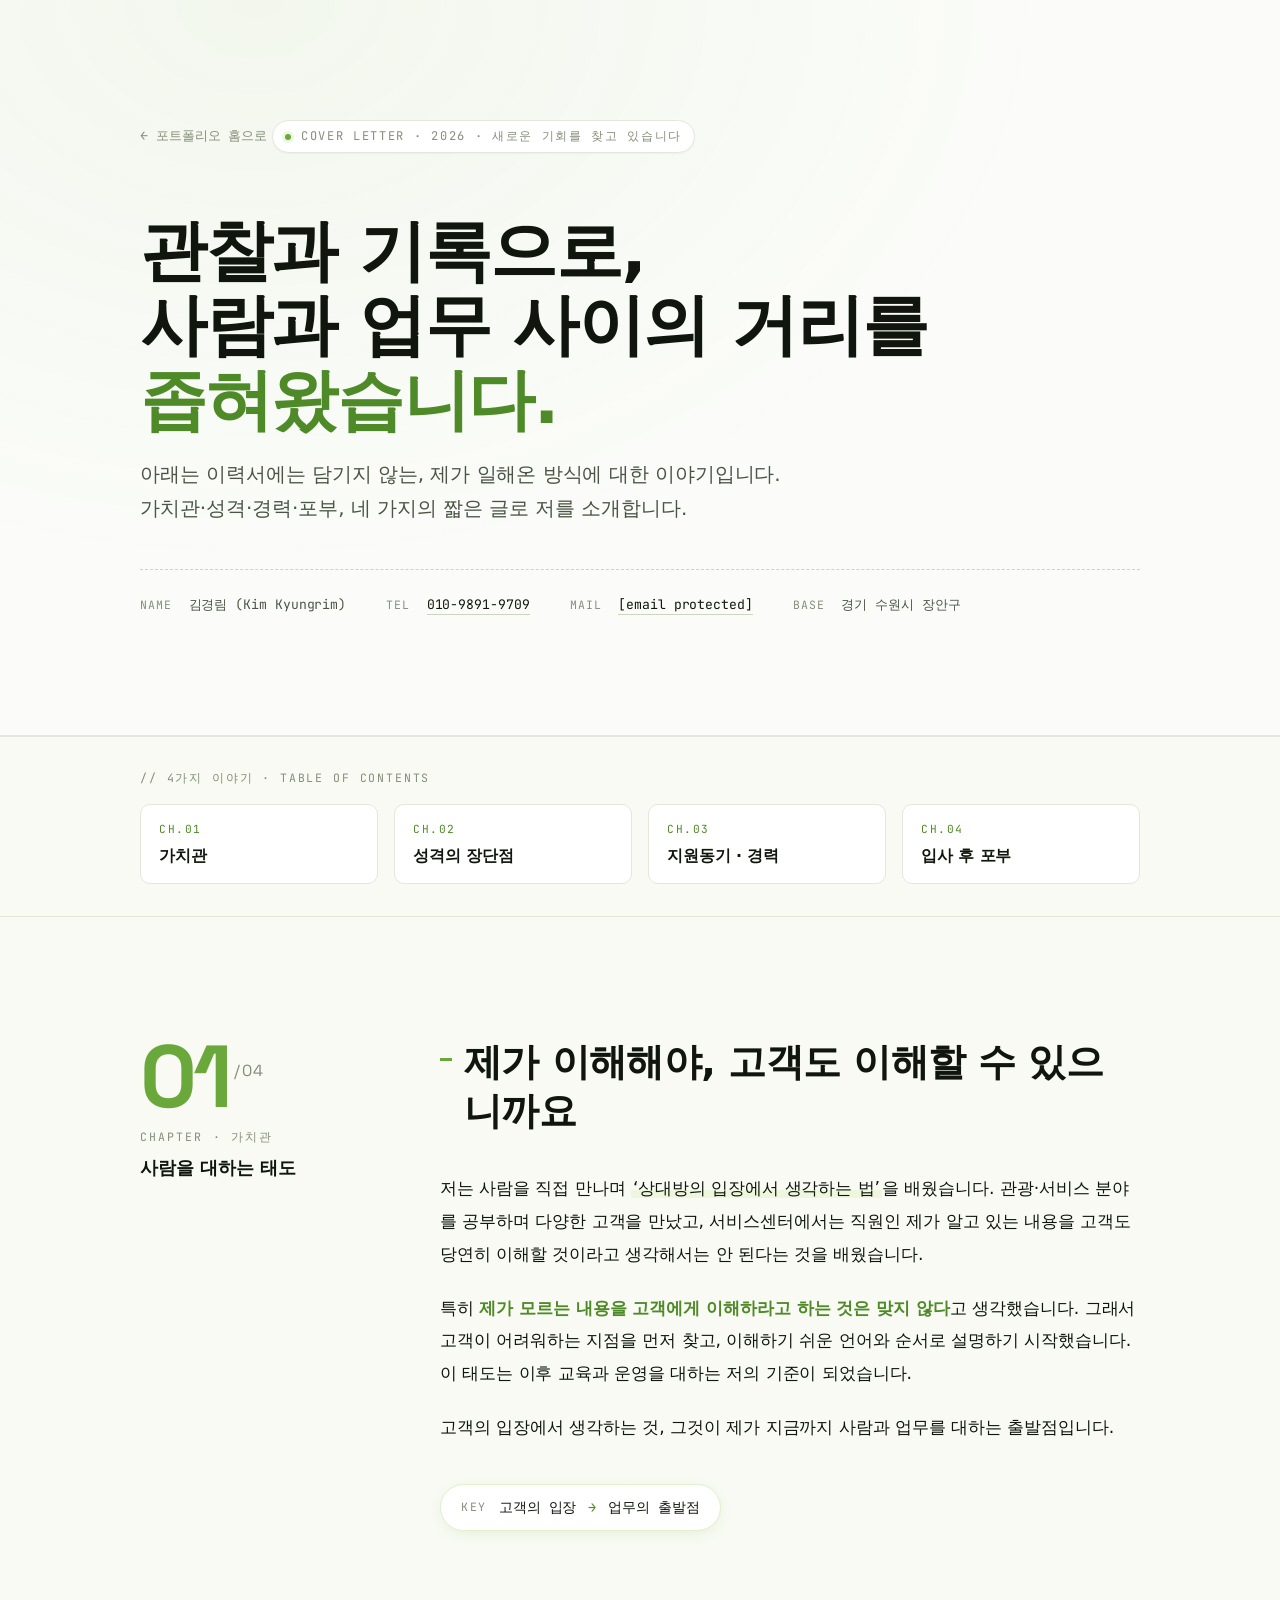
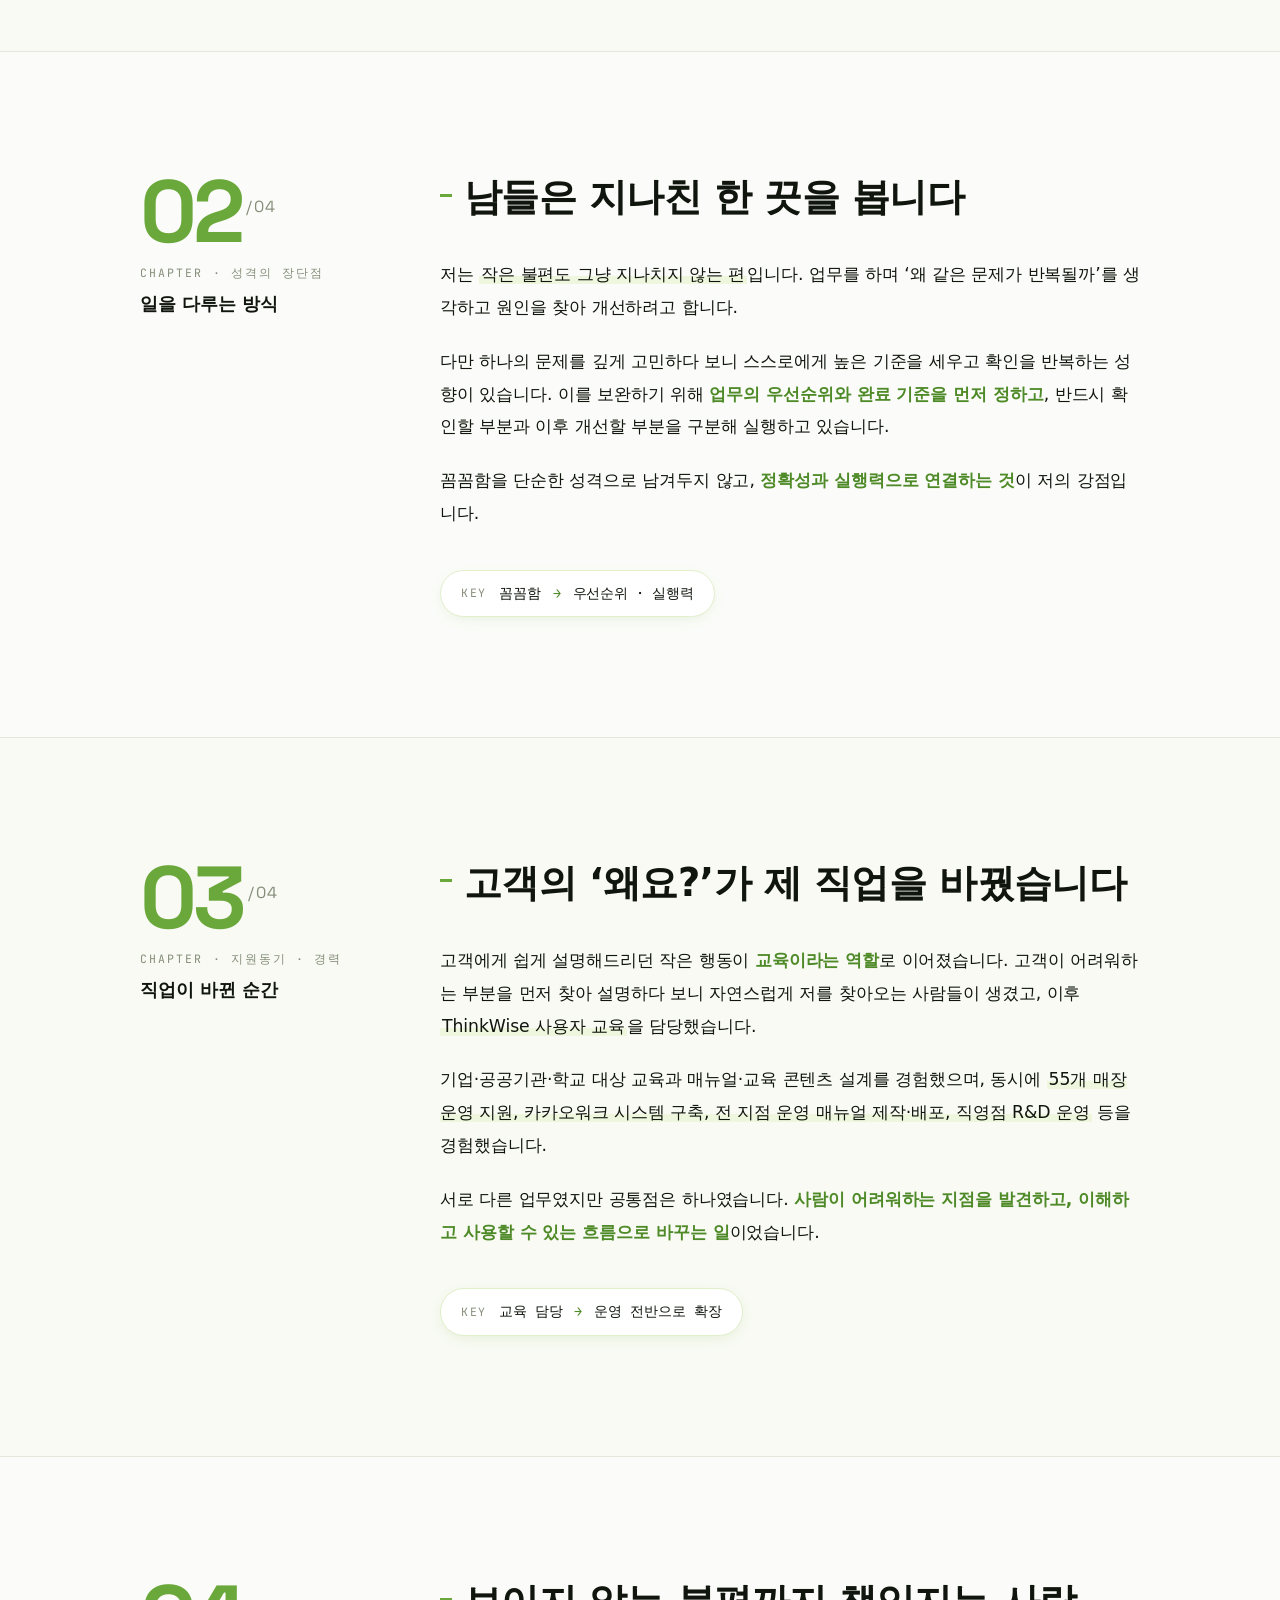
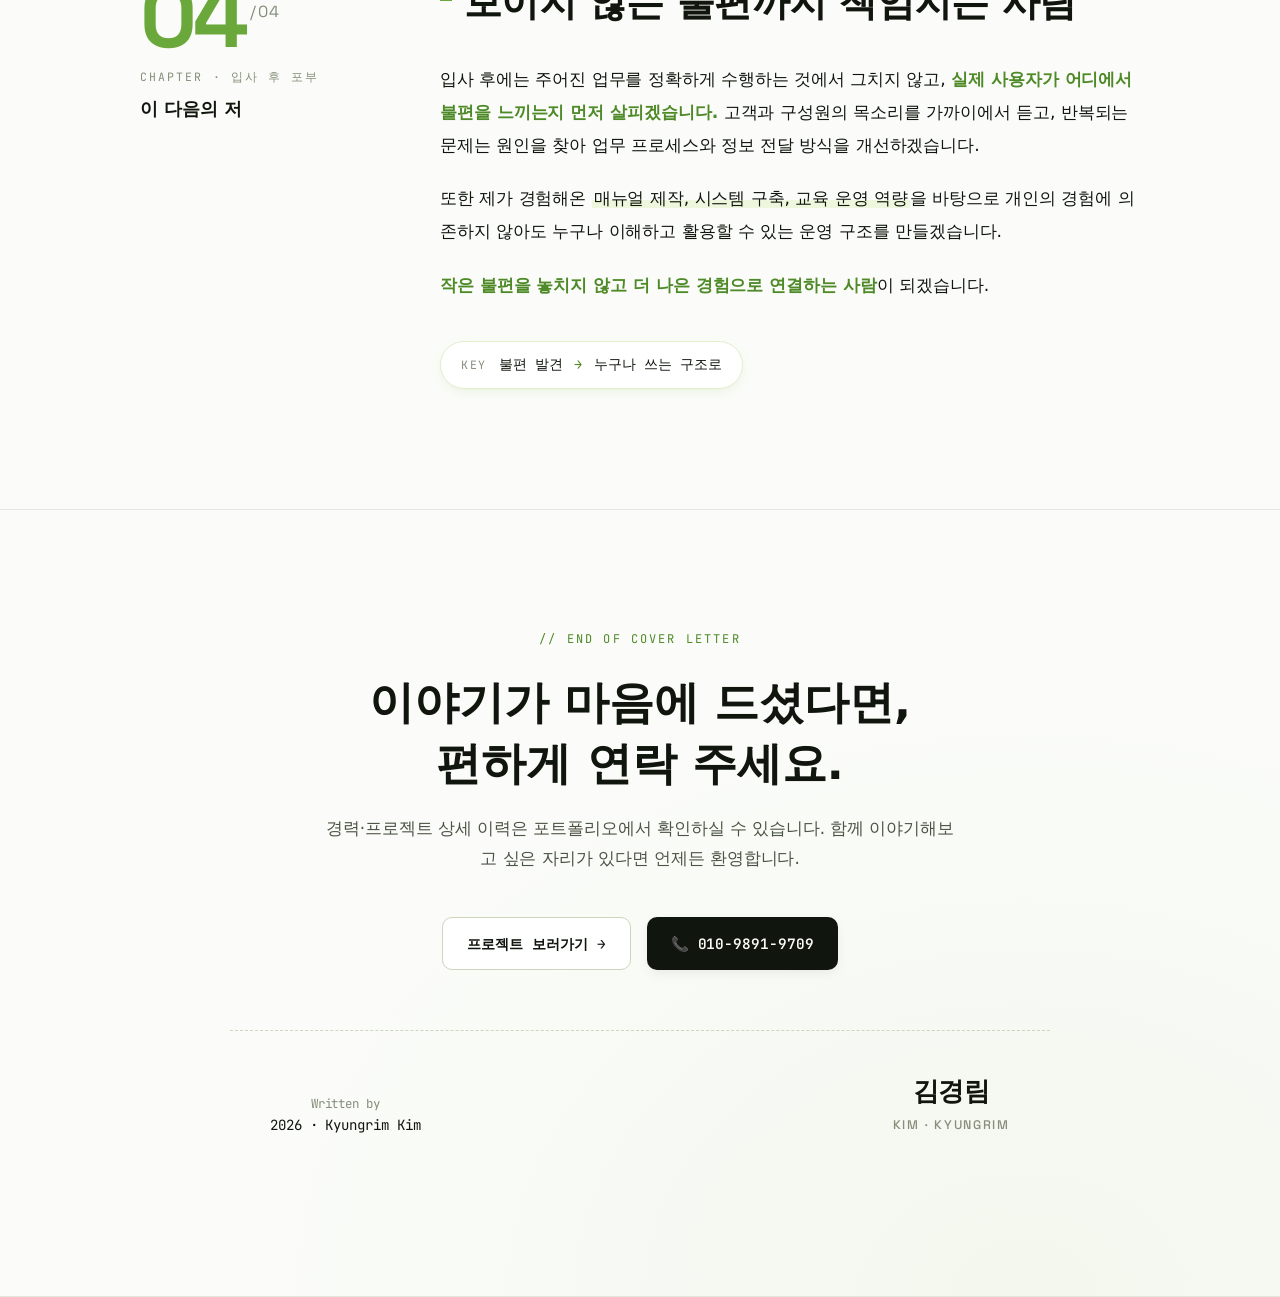
==== resume.html @ 420cc566 "Add files via upload" ====
<!DOCTYPE html>
<html lang="ko">
<head>
  <meta charset="UTF-8">
  <meta name="viewport" content="width=device-width, initial-scale=1.0">
  <title>김경림 · 자기소개서 — 4가지 이야기</title>
  <meta name="description" content="관찰과 기록으로 사람과 업무 사이의 거리를 좁혀온 김경림의 자기소개서. 가치관 · 성격의 장단점 · 지원동기와 경력 · 입사 후 포부.">
  <meta name="theme-color" content="#6BA83B">
  <meta property="og:type" content="website">
  <meta property="og:title" content="김경림 자기소개서 — 4가지 이야기">
  <meta property="og:description" content="관찰과 기록으로 사람과 업무 사이의 거리를 좁혀온 김경림의 자기소개서.">
  <link rel="stylesheet" href="assets/styles/base.css">
  <link rel="stylesheet" href="assets/styles/tone-c.css">
  <link rel="stylesheet" href="assets/styles/tone-c-refinement.css">
  <style>
    /* ────────────────────────────────────────────────────
       Cover Letter — 자기소개서 스토리 페이지
       스펙 나열이 아닌 '이야기'를 위한 편집 디자인
       ──────────────────────────────────────────────────── */
    .cl-body { background: var(--c-bg); color: var(--c-text); font-family: var(--c-font-kr); }

    /* ─── HERO ─── */
    .cl-hero {
      padding: 120px 0 80px;
      border-bottom: 1px solid var(--c-border);
      background:
        radial-gradient(ellipse at 20% 0%, var(--c-apple-wash), transparent 55%),
        var(--c-bg);
    }
    .cl-hero-inner { max-width: 1080px; margin: 0 auto; padding: 0 40px; }
    .cl-eyebrow {
      display: inline-flex; align-items: center; gap: 10px;
      font-family: var(--c-font-mono); font-size: 0.75rem;
      color: var(--c-text-3); letter-spacing: 0.14em; text-transform: uppercase;
      padding: 6px 12px; border: 1px solid var(--c-border);
      background: var(--c-panel); border-radius: 999px;
      box-shadow: var(--c-shadow-sm);
    }
    .cl-eyebrow .dot { width: 6px; height: 6px; border-radius: 50%; background: var(--c-apple); box-shadow: 0 0 0 3px var(--c-apple-soft); }
    .cl-hero h1 {
      font-family: var(--c-font-kr);
      font-size: clamp(2.4rem, 5.2vw, 4.4rem);
      font-weight: 700;
      line-height: 1.12;
      letter-spacing: -0.02em;
      margin: 28px 0 20px;
      color: var(--c-text);
      text-wrap: pretty;
    }
    .cl-hero h1 em { font-style: normal; color: var(--c-apple-deep); font-weight: 700; }
    .cl-hero-lead {
      font-size: clamp(1.05rem, 1.6vw, 1.25rem);
      line-height: 1.7;
      color: var(--c-text-2);
      max-width: 720px;
      text-wrap: pretty;
    }
    .cl-hero-meta {
      display: flex; flex-wrap: wrap; gap: 24px 40px;
      margin-top: 44px;
      padding-top: 24px;
      border-top: 1px dashed var(--c-border-strong);
      font-family: var(--c-font-mono); font-size: 0.82rem;
      color: var(--c-text-2);
    }
    .cl-hero-meta .k { color: var(--c-text-3); letter-spacing: 0.1em; text-transform: uppercase; margin-right: 8px; font-size: 0.72rem; }
    .cl-hero-meta a { color: var(--c-text); text-decoration: none; border-bottom: 1px solid var(--c-border-strong); padding-bottom: 1px; }
    .cl-hero-meta a:hover { color: var(--c-apple-deep); border-color: var(--c-apple); }

    /* ─── 이동용 상단 링크 ─── */
    .cl-back {
      display: inline-flex; align-items: center; gap: 8px;
      font-family: var(--c-font-mono); font-size: 0.82rem;
      color: var(--c-text-3); text-decoration: none;
      margin-bottom: 40px;
    }
    .cl-back:hover { color: var(--c-apple-deep); }
    .cl-back .arr { transition: transform .2s; }
    .cl-back:hover .arr { transform: translateX(-3px); }

    /* ─── TOC 목차 ─── */
    .cl-toc {
      background: var(--c-panel-2);
      border-top: 1px solid var(--c-border);
      border-bottom: 1px solid var(--c-border);
      padding: 32px 0;
    }
    .cl-toc-inner { max-width: 1080px; margin: 0 auto; padding: 0 40px; }
    .cl-toc-label {
      font-family: var(--c-font-mono); font-size: 0.72rem;
      color: var(--c-text-3); letter-spacing: 0.16em; text-transform: uppercase;
      margin-bottom: 16px;
    }
    .cl-toc-grid {
      display: grid; grid-template-columns: repeat(4, 1fr); gap: 16px;
    }
    .cl-toc-item {
      display: block;
      padding: 16px 18px;
      background: var(--c-panel);
      border: 1px solid var(--c-border);
      border-radius: 10px;
      text-decoration: none;
      transition: all .2s;
    }
    .cl-toc-item:hover {
      border-color: var(--c-apple);
      transform: translateY(-2px);
      box-shadow: var(--c-shadow-md);
    }
    .cl-toc-num {
      font-family: var(--c-font-mono); font-size: 0.7rem;
      color: var(--c-apple-deep); letter-spacing: 0.14em;
      margin-bottom: 6px;
    }
    .cl-toc-title {
      font-family: var(--c-font-kr); font-weight: 600;
      font-size: 0.98rem; color: var(--c-text);
      line-height: 1.4;
    }

    /* ─── 챕터 공통 ─── */
    .cl-chapter {
      padding: 100px 0;
      border-bottom: 1px solid var(--c-border);
    }
    .cl-chapter:nth-of-type(odd) { background: var(--c-bg); }
    .cl-chapter:nth-of-type(even) { background: var(--c-panel-2); }
    .cl-chapter-inner {
      max-width: 1080px; margin: 0 auto; padding: 0 40px;
      display: grid;
      grid-template-columns: 240px 1fr;
      gap: 60px;
    }

    /* 챕터 좌측 라벨 */
    .cl-chapter-side {
      position: sticky; top: 40px; align-self: start;
    }
    .cl-chapter-num {
      font-family: var(--c-font-sans);
      font-size: 5.5rem; font-weight: 700;
      line-height: 0.9;
      color: var(--c-apple);
      letter-spacing: -0.04em;
    }
    .cl-chapter-num .of {
      font-size: 1rem; color: var(--c-text-3); font-weight: 400;
      letter-spacing: 0.1em; margin-left: 4px;
      vertical-align: super;
    }
    .cl-chapter-kind {
      margin-top: 12px;
      font-family: var(--c-font-mono); font-size: 0.72rem;
      color: var(--c-text-3); letter-spacing: 0.18em;
      text-transform: uppercase;
    }
    .cl-chapter-topic {
      margin-top: 8px;
      font-family: var(--c-font-kr); font-weight: 600;
      font-size: 1.1rem; color: var(--c-text);
    }

    /* 챕터 본문 */
    .cl-chapter-main { min-width: 0; }
    .cl-headline {
      font-family: var(--c-font-kr);
      font-weight: 700;
      font-size: clamp(1.7rem, 3.2vw, 2.4rem);
      line-height: 1.3;
      letter-spacing: -0.015em;
      color: var(--c-text);
      margin-bottom: 36px;
      text-wrap: pretty;
      /* 편집디자인: 앞에 짧은 마크 */
      position: relative;
      padding-left: 24px;
    }
    .cl-headline::before {
      content: "";
      position: absolute;
      left: 0; top: 0.55em;
      width: 12px; height: 3px;
      background: var(--c-apple);
    }
    .cl-prose {
      font-family: var(--c-font-kr);
      font-size: 1.08rem;
      line-height: 1.9;
      color: var(--c-text);
      text-wrap: pretty;
    }
    .cl-prose p { margin-bottom: 1.2em; }
    .cl-prose p:last-child { margin-bottom: 0; }
    /* 강조 marker */
    .cl-mark {
      background: linear-gradient(180deg, transparent 60%, var(--c-apple-soft) 60%);
      padding: 0 2px;
      font-weight: 500;
    }
    .cl-em {
      color: var(--c-apple-deep);
      font-weight: 600;
    }

    /* 챕터 하단 요약 pill */
    .cl-summary {
      margin-top: 40px;
      display: inline-flex; align-items: center; gap: 12px;
      padding: 12px 20px;
      background: var(--c-panel);
      border: 1px solid var(--c-apple-soft-2);
      border-radius: 999px;
      font-family: var(--c-font-mono); font-size: 0.85rem;
      color: var(--c-text);
      box-shadow: 0 4px 16px -6px var(--c-apple-glow);
    }
    .cl-summary .lbl { color: var(--c-text-3); font-size: 0.72rem; letter-spacing: 0.14em; text-transform: uppercase; }
    .cl-summary .arr { color: var(--c-apple-deep); }

    /* ─── Closing ─── */
    .cl-closing {
      padding: 120px 0 100px;
      background:
        radial-gradient(ellipse at 80% 100%, var(--c-apple-wash), transparent 55%),
        var(--c-bg);
      border-bottom: 1px solid var(--c-border);
    }
    .cl-closing-inner { max-width: 900px; margin: 0 auto; padding: 0 40px; text-align: center; }
    .cl-closing-tag {
      font-family: var(--c-font-mono); font-size: 0.75rem;
      color: var(--c-apple-deep); letter-spacing: 0.18em; text-transform: uppercase;
      margin-bottom: 24px;
    }
    .cl-closing h2 {
      font-family: var(--c-font-kr); font-weight: 700;
      font-size: clamp(1.8rem, 3.6vw, 2.8rem);
      line-height: 1.35;
      color: var(--c-text);
      margin-bottom: 20px;
      text-wrap: pretty;
    }
    .cl-closing p {
      font-size: 1.05rem; line-height: 1.75;
      color: var(--c-text-2);
      max-width: 640px; margin: 0 auto;
    }
    .cl-closing-cta {
      display: inline-flex; gap: 16px; flex-wrap: wrap; justify-content: center;
      margin-top: 44px;
    }
    .cl-btn {
      display: inline-flex; align-items: center; gap: 10px;
      padding: 14px 24px;
      border-radius: 10px;
      font-family: var(--c-font-mono); font-size: 0.9rem; font-weight: 600;
      text-decoration: none;
      transition: all .2s;
    }
    .cl-btn-primary {
      background: var(--c-text); color: var(--c-bg);
      box-shadow: var(--c-shadow-md);
    }
    .cl-btn-primary:hover {
      background: var(--c-apple); transform: translateY(-2px);
      box-shadow: 0 12px 24px -6px var(--c-apple-glow);
    }
    .cl-btn-secondary {
      background: var(--c-panel); color: var(--c-text);
      border: 1px solid var(--c-border-strong);
    }
    .cl-btn-secondary:hover {
      background: var(--c-panel-hover); border-color: var(--c-apple);
      color: var(--c-apple-deep);
    }

    /* ─── Footer 서명 ─── */
    .cl-sign {
      max-width: 1080px; margin: 60px auto 0;
      padding: 40px;
      display: flex; justify-content: space-between; align-items: flex-end;
      flex-wrap: wrap; gap: 20px;
      border-top: 1px dashed var(--c-border-strong);
    }
    .cl-sign-l { font-family: var(--c-font-mono); font-size: 0.78rem; color: var(--c-text-3); }
    .cl-sign-name {
      font-family: var(--c-font-kr); font-weight: 700; font-size: 1.6rem;
      color: var(--c-text);
      letter-spacing: -0.01em;
    }
    .cl-sign-name .en {
      display: block;
      font-family: var(--c-font-sans); font-size: 0.78rem; font-weight: 500;
      color: var(--c-text-3); letter-spacing: 0.14em;
      margin-top: 4px;
    }

    /* ─── responsive ─── */
    @media (max-width: 900px) {
      .cl-hero { padding: 80px 0 60px; }
      .cl-hero-inner, .cl-toc-inner, .cl-chapter-inner, .cl-closing-inner { padding: 0 24px; }
      .cl-toc-grid { grid-template-columns: repeat(2, 1fr); }
      .cl-chapter { padding: 70px 0; }
      .cl-chapter-inner { grid-template-columns: 1fr; gap: 32px; }
      .cl-chapter-side { position: static; }
      .cl-chapter-num { font-size: 4rem; }
      .cl-prose { font-size: 1rem; }
    }
    @media (max-width: 520px) {
      .cl-toc-grid { grid-template-columns: 1fr; }
      .cl-hero-meta { gap: 14px 24px; }
    }
  </style>
</head>
<body class="tone-c cl-body" data-screen-label="Cover Letter">

  <!-- ────── HERO ────── -->
  <section class="cl-hero" data-screen-label="CL - Hero">
    <div class="cl-hero-inner">
      <a href="index.html" class="cl-back"><span class="arr">←</span> 포트폴리오 홈으로</a>

      <div class="cl-eyebrow"><span class="dot"></span> COVER LETTER · 2026 · 새로운 기회를 찾고 있습니다</div>

      <h1>
        관찰과 기록으로,<br>
        사람과 업무 사이의 거리를<br>
        <em>좁혀왔습니다.</em>
      </h1>

      <p class="cl-hero-lead">
        아래는 이력서에는 담기지 않는, 제가 일해온 방식에 대한 이야기입니다.<br>
        가치관·성격·경력·포부, 네 가지의 짧은 글로 저를 소개합니다.
      </p>

      <div class="cl-hero-meta">
        <div><span class="k">Name</span> 김경림 (Kim Kyungrim)</div>
        <div><span class="k">Tel</span> <a href="tel:01098919709">010-9891-9709</a></div>
        <div><span class="k">Mail</span> <a href="/cdn-cgi/l/email-protection#90fbf9fdfbe2a9a7a0a9a0a9d0fef1e6f5e2bef3fffd"><span class="__cf_email__" data-cfemail="dbb0b2b6b0a9e2ecebe2ebe29bb5baadbea9f5b8b4b6">[email&#160;protected]</span></a></div>
        <div><span class="k">Base</span> 경기 수원시 장안구</div>
      </div>
    </div>
  </section>

  <!-- ────── 목차 ────── -->
  <nav class="cl-toc">
    <div class="cl-toc-inner">
      <div class="cl-toc-label">// 4가지 이야기 · Table of Contents</div>
      <div class="cl-toc-grid">
        <a class="cl-toc-item" href="#ch01">
          <div class="cl-toc-num">CH.01</div>
          <div class="cl-toc-title">가치관</div>
        </a>
        <a class="cl-toc-item" href="#ch02">
          <div class="cl-toc-num">CH.02</div>
          <div class="cl-toc-title">성격의 장단점</div>
        </a>
        <a class="cl-toc-item" href="#ch03">
          <div class="cl-toc-num">CH.03</div>
          <div class="cl-toc-title">지원동기 · 경력</div>
        </a>
        <a class="cl-toc-item" href="#ch04">
          <div class="cl-toc-num">CH.04</div>
          <div class="cl-toc-title">입사 후 포부</div>
        </a>
      </div>
    </div>
  </nav>

  <!-- ────── CH.01 가치관 ────── -->
  <section class="cl-chapter" id="ch01" data-screen-label="CL - 01 가치관">
    <div class="cl-chapter-inner">
      <aside class="cl-chapter-side">
        <div class="cl-chapter-num">01<span class="of">/04</span></div>
        <div class="cl-chapter-kind">Chapter · 가치관</div>
        <div class="cl-chapter-topic">사람을 대하는 태도</div>
      </aside>
      <div class="cl-chapter-main">
        <h2 class="cl-headline">제가 이해해야, 고객도 이해할 수 있으니까요</h2>
        <div class="cl-prose">
          <p>
            저는 사람을 직접 만나며 <span class="cl-mark">‘상대방의 입장에서 생각하는 법’</span>을 배웠습니다.
            관광·서비스 분야를 공부하며 다양한 고객을 만났고, 서비스센터에서는 직원인 제가 알고 있는 내용을
            고객도 당연히 이해할 것이라고 생각해서는 안 된다는 것을 배웠습니다.
          </p>
          <p>
            특히 <span class="cl-em">제가 모르는 내용을 고객에게 이해하라고 하는 것은 맞지 않다</span>고 생각했습니다.
            그래서 고객이 어려워하는 지점을 먼저 찾고, 이해하기 쉬운 언어와 순서로 설명하기 시작했습니다.
            이 태도는 이후 교육과 운영을 대하는 저의 기준이 되었습니다.
          </p>
          <p>
            고객의 입장에서 생각하는 것, 그것이 제가 지금까지 사람과 업무를 대하는 출발점입니다.
          </p>
        </div>
        <div class="cl-summary">
          <span class="lbl">Key</span>
          고객의 입장 <span class="arr">→</span> 업무의 출발점
        </div>
      </div>
    </div>
  </section>

  <!-- ────── CH.02 성격의 장단점 ────── -->
  <section class="cl-chapter" id="ch02" data-screen-label="CL - 02 성격의 장단점">
    <div class="cl-chapter-inner">
      <aside class="cl-chapter-side">
        <div class="cl-chapter-num">02<span class="of">/04</span></div>
        <div class="cl-chapter-kind">Chapter · 성격의 장단점</div>
        <div class="cl-chapter-topic">일을 다루는 방식</div>
      </aside>
      <div class="cl-chapter-main">
        <h2 class="cl-headline">남들은 지나친 한 끗을 봅니다</h2>
        <div class="cl-prose">
          <p>
            저는 <span class="cl-mark">작은 불편도 그냥 지나치지 않는 편</span>입니다.
            업무를 하며 ‘왜 같은 문제가 반복될까’를 생각하고 원인을 찾아 개선하려고 합니다.
          </p>
          <p>
            다만 하나의 문제를 깊게 고민하다 보니 스스로에게 높은 기준을 세우고
            확인을 반복하는 성향이 있습니다. 이를 보완하기 위해
            <span class="cl-em">업무의 우선순위와 완료 기준을 먼저 정하고</span>,
            반드시 확인할 부분과 이후 개선할 부분을 구분해 실행하고 있습니다.
          </p>
          <p>
            꼼꼼함을 단순한 성격으로 남겨두지 않고,
            <span class="cl-em">정확성과 실행력으로 연결하는 것</span>이 저의 강점입니다.
          </p>
        </div>
        <div class="cl-summary">
          <span class="lbl">Key</span>
          꼼꼼함 <span class="arr">→</span> 우선순위 · 실행력
        </div>
      </div>
    </div>
  </section>

  <!-- ────── CH.03 지원동기 · 경력 ────── -->
  <section class="cl-chapter" id="ch03" data-screen-label="CL - 03 지원동기 경력">
    <div class="cl-chapter-inner">
      <aside class="cl-chapter-side">
        <div class="cl-chapter-num">03<span class="of">/04</span></div>
        <div class="cl-chapter-kind">Chapter · 지원동기 · 경력</div>
        <div class="cl-chapter-topic">직업이 바뀐 순간</div>
      </aside>
      <div class="cl-chapter-main">
        <h2 class="cl-headline">고객의 ‘왜요?’가 제 직업을 바꿨습니다</h2>
        <div class="cl-prose">
          <p>
            고객에게 쉽게 설명해드리던 작은 행동이 <span class="cl-em">교육이라는 역할</span>로 이어졌습니다.
            고객이 어려워하는 부분을 먼저 찾아 설명하다 보니 자연스럽게 저를 찾아오는 사람들이 생겼고,
            이후 <span class="cl-mark">ThinkWise 사용자 교육</span>을 담당했습니다.
          </p>
          <p>
            기업·공공기관·학교 대상 교육과 매뉴얼·교육 콘텐츠 설계를 경험했으며,
            동시에 <span class="cl-mark">55개 매장 운영 지원, 카카오워크 시스템 구축, 전 지점 운영 매뉴얼 제작·배포, 직영점 R&amp;D 운영</span> 등을 경험했습니다.
          </p>
          <p>
            서로 다른 업무였지만 공통점은 하나였습니다.
            <span class="cl-em">사람이 어려워하는 지점을 발견하고, 이해하고 사용할 수 있는 흐름으로 바꾸는 일</span>이었습니다.
          </p>
        </div>
        <div class="cl-summary">
          <span class="lbl">Key</span>
          교육 담당 <span class="arr">→</span> 운영 전반으로 확장
        </div>
      </div>
    </div>
  </section>

  <!-- ────── CH.04 입사 후 포부 ────── -->
  <section class="cl-chapter" id="ch04" data-screen-label="CL - 04 입사 후 포부">
    <div class="cl-chapter-inner">
      <aside class="cl-chapter-side">
        <div class="cl-chapter-num">04<span class="of">/04</span></div>
        <div class="cl-chapter-kind">Chapter · 입사 후 포부</div>
        <div class="cl-chapter-topic">이 다음의 저</div>
      </aside>
      <div class="cl-chapter-main">
        <h2 class="cl-headline">보이지 않는 불편까지 책임지는 사람</h2>
        <div class="cl-prose">
          <p>
            입사 후에는 주어진 업무를 정확하게 수행하는 것에서 그치지 않고,
            <span class="cl-em">실제 사용자가 어디에서 불편을 느끼는지 먼저 살피겠습니다.</span>
            고객과 구성원의 목소리를 가까이에서 듣고, 반복되는 문제는 원인을 찾아
            업무 프로세스와 정보 전달 방식을 개선하겠습니다.
          </p>
          <p>
            또한 제가 경험해온 <span class="cl-mark">매뉴얼 제작, 시스템 구축, 교육 운영 역량</span>을 바탕으로
            개인의 경험에 의존하지 않아도 누구나 이해하고 활용할 수 있는 운영 구조를 만들겠습니다.
          </p>
          <p>
            <span class="cl-em">작은 불편을 놓치지 않고 더 나은 경험으로 연결하는 사람</span>이 되겠습니다.
          </p>
        </div>
        <div class="cl-summary">
          <span class="lbl">Key</span>
          불편 발견 <span class="arr">→</span> 누구나 쓰는 구조로
        </div>
      </div>
    </div>
  </section>

  <!-- ────── Closing ────── -->
  <section class="cl-closing" data-screen-label="CL - Closing">
    <div class="cl-closing-inner">
      <div class="cl-closing-tag">// End of Cover Letter</div>
      <h2>이야기가 마음에 드셨다면,<br>편하게 연락 주세요.</h2>
      <p>경력·프로젝트 상세 이력은 포트폴리오에서 확인하실 수 있습니다. 함께 이야기해보고 싶은 자리가 있다면 언제든 환영합니다.</p>
      <div class="cl-closing-cta">
        <a href="index.html#projects" class="cl-btn cl-btn-secondary">프로젝트 보러가기 →</a>
        <a href="tel:01098919709" class="cl-btn cl-btn-primary">📞 010-9891-9709</a>
      </div>

      <div class="cl-sign">
        <div class="cl-sign-l">
          Written by<br>
          <span style="color: var(--c-text); font-family: var(--c-font-mono); font-size: 0.88rem;">2026 · Kyungrim Kim</span>
        </div>
        <div class="cl-sign-name">
          김경림
          <span class="en">KIM · KYUNGRIM</span>
        </div>
      </div>
    </div>
  </section>

<script data-cfasync="false" src="/cdn-cgi/scripts/5c5dd728/cloudflare-static/email-decode.min.js"></script><script type="module" src="https://static.cloudflareinsights.com/beacon.min.js/v4513226cdae34746b4dedf0b4dfa099e1781791509496" integrity="sha512-ZE9pZaUXND66v380QUtch/5sE9tPFh2zg45pR2PB0CVkCtOREv2AJKkSidISWkysEuQ0EH8faUU5du78bx87UQ==" data-cf-beacon='{"version":"2024.11.0","token":"4edd5f8ec12a48cfa682ab8261b80a79"}' crossorigin="anonymous"></script>
</body>
</html>
---- assets/styles/base.css ----
/* Reset + Base */
*,*::before,*::after { box-sizing: border-box; }
html { scroll-behavior: smooth; -webkit-text-size-adjust: 100%; }
body { margin: 0; font-family: 'Pretendard', -apple-system, 'Apple SD Gothic Neo', system-ui, sans-serif; line-height: 1.6; color: inherit; text-rendering: optimizeLegibility; -webkit-font-smoothing: antialiased; }
img { max-width: 100%; height: auto; display: block; }
a { color: inherit; text-decoration: none; }
button { font: inherit; cursor: pointer; }
ul, ol { padding-left: 1.1rem; }
p { text-wrap: pretty; }
h1, h2, h3, h4 { text-wrap: balance; margin: 0; }

/* Fonts - Pretendard */
@import url('https://cdn.jsdelivr.net/gh/orioncactus/pretendard@v1.3.9/dist/web/variable/pretendardvariable.min.css');

/* Container widths */
:root {
  --container-narrow: 720px;
  --container: 1080px;
  --container-wide: 1280px;
}

.container { max-width: var(--container); margin: 0 auto; padding: 0 24px; }
.container-narrow { max-width: var(--container-narrow); margin: 0 auto; padding: 0 24px; }
.container-wide { max-width: var(--container-wide); margin: 0 auto; padding: 0 24px; }

/* Reveal on scroll */
.reveal { opacity: 0; transform: translateY(24px); transition: opacity .8s ease, transform .8s ease; }
.reveal.is-visible { opacity: 1; transform: translateY(0); }
.reveal.delay-1 { transition-delay: .08s; }
.reveal.delay-2 { transition-delay: .16s; }
.reveal.delay-3 { transition-delay: .24s; }
.reveal.delay-4 { transition-delay: .32s; }

@media (prefers-reduced-motion: reduce) {
  .reveal { opacity: 1; transform: none; transition: none; }
  html { scroll-behavior: auto; }
}
---- assets/styles/tone-c.css ----
/* Tone C - Tech Product (Light) — Green Apple refresh */
/* Primary accent: 딥 청사과 (#6BA83B) — 상큼하고 살아있는 그린 */
/* Sub accent: deep emerald mint (#067A5E) — 깊이감 & 텍스트 대비 */
@import url('https://fonts.googleapis.com/css2?family=JetBrains+Mono:wght@400;500;600&family=Space+Grotesk:wght@400;500;600;700&display=swap');

:root {
  /* Palette - off-white 에 살짝 그린 틴트를 입힌 뉴트럴 */
  --c-bg: #FBFCF9;         /* 백색 → 아주 살짝 그린이 돈 느낌 */
  --c-bg-2: #F4F7EE;       /* soft apple wash */
  --c-bg-3: #EAF0DE;       /* deeper wash */
  --c-panel: #FFFFFF;
  --c-panel-2: #F8FAF3;
  --c-panel-hover: #F1F5E7;
  --c-border: #E4E8DC;     /* 보더도 종이가 아닌 살짝 잎새 */
  --c-border-strong: #CDD5BC;
  --c-text: #10160D;       /* 잊지질 약간의 그린-블랙 */
  --c-text-2: #4B5445;
  --c-text-3: #858E7A;
  --c-text-4: #B4BAA5;

  /* 🍏 Primary accent — Deep Green Apple */
  --c-apple: #6BA83B;              /* 메인 청사과 */
  --c-apple-2: #7EBD48;            /* 밝은 청사과 (hover, glow) */
  --c-apple-3: #8FCB4A;            /* 더 밝은 hover */
  --c-apple-deep: #4F8A28;         /* 진한 청사과 (강조 텍스트) */
  --c-apple-soft: #EEF7DE;         /* 은은한 wash 배경 */
  --c-apple-soft-2: #E1EFCB;       /* soft border/tag */
  --c-apple-glow: rgba(107, 168, 59, 0.22);
  --c-apple-wash: rgba(107, 168, 59, 0.06);

  /* 🌿 Sub accent — Deep Mineral Mint (깊이감용・기존) */
  --c-mint: #067A5E;
  --c-mint-2: #0A9E7A;
  --c-mint-soft: #E6F5F0;
  --c-mint-glow: rgba(6, 122, 94, 0.15);

  --c-blue: #2A6FDB;
  --c-purple: #7B5CFA;
  --c-warn: #C46A16;

  --c-font-sans: 'Space Grotesk', 'Pretendard', -apple-system, system-ui, sans-serif;
  --c-font-mono: 'JetBrains Mono', ui-monospace, Menlo, monospace;
  --c-font-kr: 'Pretendard', -apple-system, 'Apple SD Gothic Neo', system-ui, sans-serif;

  --c-shadow-sm: 0 1px 2px rgba(15, 20, 32, 0.04);
  --c-shadow-md: 0 4px 12px -2px rgba(15, 20, 32, 0.08);
  --c-shadow-lg: 0 20px 40px -12px rgba(15, 20, 32, 0.12);
}

body.tone-c {
  background: var(--c-bg);
  color: var(--c-text);
  font-family: var(--c-font-kr);
  font-size: 15px;
  letter-spacing: -0.005em;
  /* 청사과 wash + 깊은 민트 틴트로 배경에 살아있는 느낌 */
  background-image:
    radial-gradient(1200px 600px at 15% -5%, rgba(107, 168, 59, 0.09), transparent 60%),
    radial-gradient(900px 500px at 100% 15%, rgba(107, 168, 59, 0.06), transparent 65%),
    radial-gradient(700px 500px at 50% 100%, rgba(6, 122, 94, 0.04), transparent 70%);
  background-attachment: fixed;
}

/* Subtle grid background */
body.tone-c::before {
  content: ''; position: fixed; inset: 0; z-index: -1;
  background-image:
    linear-gradient(rgba(15, 20, 32, 0.025) 1px, transparent 1px),
    linear-gradient(90deg, rgba(15, 20, 32, 0.025) 1px, transparent 1px);
  background-size: 60px 60px;
  mask-image: radial-gradient(ellipse at center, black 30%, transparent 85%);
  -webkit-mask-image: radial-gradient(ellipse at center, black 30%, transparent 85%);
  pointer-events: none;
}

.tone-c .display-1 {
  font-family: var(--c-font-sans);
  font-weight: 600;
  font-size: clamp(2.4rem, 5.6vw, 4.6rem);
  line-height: 1.05;
  letter-spacing: -0.03em;
  color: var(--c-text);
}
.tone-c .display-1 .kr { font-family: var(--c-font-kr); font-weight: 700; }
.tone-c .display-2 {
  font-family: var(--c-font-sans);
  font-weight: 600;
  font-size: clamp(2rem, 4vw, 3.2rem);
  line-height: 1.15;
  letter-spacing: -0.025em;
  color: var(--c-text);
}
.tone-c .display-2 .kr { font-family: var(--c-font-kr); font-weight: 700; }
.tone-c .heading {
  font-family: var(--c-font-sans);
  font-weight: 600;
  font-size: clamp(1.4rem, 2.4vw, 1.8rem);
  line-height: 1.25; letter-spacing: -0.015em;
}
.tone-c .eyebrow {
  font-family: var(--c-font-mono);
  font-size: 0.75rem; font-weight: 500;
  letter-spacing: 0.08em;
  color: var(--c-apple-deep);
}
.tone-c .eyebrow::before { content: '/// '; opacity: 0.55; }
.tone-c .lede {
  font-size: clamp(1.05rem, 1.5vw, 1.25rem);
  line-height: 1.6;
  color: var(--c-text-2);
}
.tone-c .body { font-size: 0.95rem; color: var(--c-text-2); line-height: 1.75; }
.tone-c .mono { font-family: var(--c-font-mono); }

/* Nav */
.tone-c .nav {
  position: sticky; top: 0; z-index: 50;
  background: rgba(251, 251, 252, 0.8);
  backdrop-filter: saturate(180%) blur(16px);
  -webkit-backdrop-filter: saturate(180%) blur(16px);
  border-bottom: 1px solid var(--c-border);
}
.tone-c .nav-inner { display: flex; align-items: center; justify-content: space-between; padding: 14px 32px; }
.tone-c .nav-brand {
  font-family: var(--c-font-mono);
  font-size: 0.92rem; font-weight: 600;
  color: var(--c-text);
  display: flex; align-items: center; gap: 10px;
}
.tone-c .nav-brand::before {
  content: ''; width: 10px; height: 10px; border-radius: 2px;
  background: var(--c-apple);
  box-shadow: 0 0 0 3px var(--c-apple-soft);
}
.tone-c .nav-links { display: flex; gap: 28px; font-family: var(--c-font-mono); font-size: 0.82rem; color: var(--c-text-2); }
.tone-c .nav-links a { transition: color .2s; }
.tone-c .nav-links a:hover { color: var(--c-apple-deep); }
.tone-c .nav-cta {
  padding: 8px 18px; background: var(--c-text); color: var(--c-bg);
  border-radius: 8px; font-family: var(--c-font-mono); font-size: 0.82rem; font-weight: 600;
  transition: all .2s;
}
.tone-c .nav-cta:hover { background: var(--c-apple); box-shadow: 0 4px 12px var(--c-apple-glow); transform: translateY(-1px); }
@media (max-width: 720px) { .tone-c .nav-links { display: none; } }

/* Sections */
.tone-c section { padding: 120px 0; position: relative; }
@media (max-width: 720px) { .tone-c section { padding: 80px 0; } }

/* Hero */
.tone-c .hero {
  padding: 60px 0 140px;
  position: relative;
}
.tone-c .hero-tag {
  display: inline-flex; align-items: center; gap: 10px;
  padding: 6px 14px 6px 6px; border-radius: 999px;
  background: var(--c-panel); border: 1px solid var(--c-border);
  font-family: var(--c-font-mono); font-size: 0.78rem;
  margin-bottom: 32px;
  box-shadow: var(--c-shadow-sm);
  color: var(--c-text-2);
}
.tone-c .hero-tag .badge { padding: 4px 8px; background: var(--c-apple); color: white; border-radius: 999px; font-size: 0.68rem; font-weight: 600; }
.tone-c .hero-tag .live { display: inline-block; width: 6px; height: 6px; border-radius: 50%; background: var(--c-apple); box-shadow: 0 0 0 3px var(--c-apple-soft); animation: cPulse 2s infinite; }
@keyframes cPulse { 0%,100% { opacity: 1; } 50% { opacity: 0.35; } }

.tone-c .hero-grid {
  display: grid; grid-template-columns: 1fr 400px; gap: 80px; align-items: center;
}
.tone-c .hero h1 { margin-bottom: 28px; }
.tone-c .hero-sub { max-width: 620px; margin-bottom: 40px; }
.tone-c .hero-cta { display: flex; gap: 12px; flex-wrap: wrap; }
.tone-c .btn-primary {
  padding: 14px 24px; background: var(--c-text); color: var(--c-bg);
  border-radius: 10px; font-family: var(--c-font-mono); font-weight: 600; font-size: 0.9rem;
  transition: all .2s; display: inline-flex; align-items: center; gap: 8px;
  box-shadow: var(--c-shadow-md);
}
.tone-c .btn-primary:hover { background: var(--c-apple); transform: translateY(-2px); box-shadow: 0 12px 24px -6px var(--c-apple-glow); }
.tone-c .btn-secondary {
  padding: 14px 24px; background: var(--c-panel); color: var(--c-text);
  border: 1px solid var(--c-border-strong); border-radius: 10px;
  font-family: var(--c-font-mono); font-weight: 500; font-size: 0.9rem;
  transition: all .2s; display: inline-flex; align-items: center; gap: 8px;
}
.tone-c .btn-secondary:hover { background: var(--c-panel-hover); border-color: var(--c-apple); color: var(--c-apple-deep); }

.tone-c .hero-portrait {
  position: relative; aspect-ratio: 4/5;
  border-radius: 16px; overflow: hidden;
  border: 1px solid var(--c-apple-soft-2);
  background: var(--c-bg-2);
  box-shadow:
    var(--c-shadow-lg),
    0 0 0 6px var(--c-apple-wash),
    0 24px 60px -20px var(--c-apple-glow);
}
.tone-c .hero-portrait img { width: 100%; height: 100%; object-fit: cover; }
.tone-c .portrait-hud {
  position: absolute; top: 12px; left: 12px; right: 12px;
  display: flex; justify-content: space-between; align-items: center;
  font-family: var(--c-font-mono); font-size: 0.68rem;
  color: var(--c-text);
}
.tone-c .portrait-hud .tag {
  padding: 4px 8px;
  background: rgba(255, 255, 255, 0.9);
  backdrop-filter: blur(8px);
  border-radius: 6px;
  border: 1px solid var(--c-border);
  box-shadow: var(--c-shadow-sm);
}
.tone-c .portrait-stats {
  position: absolute; bottom: 12px; left: 12px; right: 12px;
  padding: 14px;
  background: rgba(255, 255, 255, 0.95);
  backdrop-filter: blur(12px);
  border: 1px solid var(--c-border);
  border-radius: 12px;
  display: grid; grid-template-columns: repeat(3, 1fr); gap: 12px;
  font-family: var(--c-font-mono);
  box-shadow: var(--c-shadow-md);
}
.tone-c .portrait-stats .stat { text-align: center; }
.tone-c .portrait-stats .stat-num { font-size: 1.15rem; font-weight: 700; color: var(--c-apple-deep); }
.tone-c .portrait-stats .stat-lbl { font-size: 0.62rem; color: var(--c-text-3); text-transform: uppercase; letter-spacing: 0.08em; margin-top: 2px; }

@media (max-width: 900px) {
  .tone-c .hero-grid { grid-template-columns: 1fr; gap: 60px; }
  .tone-c .hero-portrait { max-width: 340px; margin: 0 auto; }
}

/* Philosophy — 청사과 wash 배경 섹션 */
.tone-c .philosophy {
  padding: 120px 0; position: relative;
}
.tone-c .philosophy::before {
  content: ''; position: absolute; inset: 0;
  background:
    radial-gradient(800px 400px at 20% 50%, rgba(107,168,59,0.08), transparent 65%),
    radial-gradient(600px 400px at 85% 40%, rgba(107,168,59,0.05), transparent 70%);
  pointer-events: none;
}
.tone-c .philosophy-card {
  max-width: 960px; margin: 0 auto;
  padding: 64px 48px; border-radius: 24px;
  background:
    linear-gradient(135deg, rgba(107,168,59,0.09) 0%, rgba(107,168,59,0.02) 55%, rgba(6,122,94,0.04) 100%),
    var(--c-panel);
  border: 1px solid var(--c-apple-soft-2);
  box-shadow: var(--c-shadow-lg), 0 20px 60px -30px var(--c-apple-glow);
  position: relative;
  overflow: hidden;
}
.tone-c .philosophy-card::before {
  content: '"'; position: absolute; top: -60px; right: -20px;
  font-family: var(--c-font-sans); font-size: 20rem; line-height: 1;
  color: var(--c-apple); opacity: 0.08;
}
.tone-c .philosophy-card .mono-label {
  font-family: var(--c-font-mono); font-size: 0.72rem;
  color: var(--c-apple-deep); letter-spacing: 0.14em; text-transform: uppercase;
  margin-bottom: 24px; display: block;
}
.tone-c .philosophy-card blockquote {
  margin: 0 0 32px;
  font-size: clamp(1.6rem, 3.4vw, 2.4rem);
  line-height: 1.4;
  font-weight: 500;
  letter-spacing: -0.02em;
  color: var(--c-text);
}
.tone-c .philosophy-card blockquote em { color: var(--c-apple-deep); font-style: normal; font-weight: 600; }
.tone-c .philosophy-card .sub { color: var(--c-text-2); }

/* Section header */
.tone-c .section-header { margin-bottom: 60px; }
.tone-c .section-header .eyebrow { margin-bottom: 12px; }
.tone-c .section-header h2 { max-width: 820px; }

/* About + Strengths */
.tone-c .about-grid {
  display: grid; grid-template-columns: 380px 1fr; gap: 80px;
}
@media (max-width: 900px) { .tone-c .about-grid { grid-template-columns: 1fr; gap: 40px; } }

.tone-c .strengths { margin-top: 100px; }
.tone-c .strength-list {
  display: grid; grid-template-columns: repeat(3, 1fr); gap: 20px;
  margin-top: 60px;
}
@media (max-width: 900px) { .tone-c .strength-list { grid-template-columns: 1fr; } }
.tone-c .strength {
  padding: 32px; border-radius: 16px;
  background: var(--c-panel);
  border: 1px solid var(--c-border);
  transition: all .3s;
  box-shadow: var(--c-shadow-sm);
}
.tone-c .strength:hover {
  border-color: var(--c-apple);
  transform: translateY(-4px);
  box-shadow: var(--c-shadow-lg), 0 12px 30px -12px var(--c-apple-glow);
  background: linear-gradient(180deg, var(--c-apple-wash) 0%, var(--c-panel) 40%);
}
.tone-c .strength-num {
  font-family: var(--c-font-mono); font-size: 0.72rem;
  color: var(--c-apple-deep); letter-spacing: 0.12em; margin-bottom: 20px;
  font-weight: 600;
}
.tone-c .strength-title { font-family: var(--c-font-kr); font-size: 1.35rem; font-weight: 700; line-height: 1.3; margin-bottom: 8px; letter-spacing: -0.015em; color: var(--c-text); }
.tone-c .strength-sub { font-family: var(--c-font-mono); font-size: 0.7rem; letter-spacing: 0.1em; color: var(--c-text-3); text-transform: uppercase; margin-bottom: 16px; }
.tone-c .strength-body { font-size: 0.9rem; color: var(--c-text-2); line-height: 1.75; }

/* Skills */
.tone-c .skills-grid {
  display: grid; grid-template-columns: repeat(auto-fill, minmax(280px, 1fr));
  gap: 16px;
}
.tone-c .skill-group {
  padding: 24px; background: var(--c-panel);
  border: 1px solid var(--c-border); border-radius: 12px;
  box-shadow: var(--c-shadow-sm);
  transition: all .25s;
}
.tone-c .skill-group:hover { border-color: var(--c-border-strong); box-shadow: var(--c-shadow-md); }
.tone-c .skill-group h3 {
  font-family: var(--c-font-mono); font-size: 0.8rem;
  color: var(--c-apple-deep); letter-spacing: 0.06em; text-transform: uppercase;
  margin-bottom: 16px; padding-bottom: 12px;
  border-bottom: 1px solid var(--c-border);
  font-weight: 600;
}
.tone-c .skill-list { list-style: none; padding: 0; margin: 0; display: flex; flex-wrap: wrap; gap: 6px; }
.tone-c .skill-list li {
  padding: 6px 12px; background: var(--c-bg-2);
  border: 1px solid var(--c-border); border-radius: 8px;
  font-size: 0.8rem; color: var(--c-text-2);
  font-family: var(--c-font-mono);
}

/* Timeline */
.tone-c .timeline { display: grid; gap: 12px; }
.tone-c .timeline-item {
  padding: 28px 32px; background: var(--c-panel);
  border: 1px solid var(--c-border); border-radius: 14px;
  display: grid; grid-template-columns: 180px 1fr; gap: 32px;
  transition: all .25s;
  box-shadow: var(--c-shadow-sm);
}
.tone-c .timeline-item:hover {
  border-color: var(--c-border-strong);
  box-shadow: var(--c-shadow-md);
  transform: translateX(4px);
}
.tone-c .timeline-item.minor { opacity: 0.55; }
.tone-c .timeline-item.minor:hover { opacity: 1; }
@media (max-width: 720px) {
  .tone-c .timeline-item { grid-template-columns: 1fr; gap: 12px; padding: 24px; }
}
.tone-c .tl-period { font-family: var(--c-font-mono); font-size: 0.78rem; color: var(--c-text-3); line-height: 1.6; }
.tone-c .tl-duration { display: block; color: var(--c-apple-deep); font-size: 0.72rem; margin-top: 4px; font-weight: 600; }
.tone-c .tl-company { font-family: var(--c-font-sans); font-size: 1.25rem; font-weight: 600; color: var(--c-text); margin-bottom: 4px; letter-spacing: -0.015em; }
.tone-c .tl-role { font-family: var(--c-font-mono); font-size: 0.82rem; color: var(--c-text-3); margin-bottom: 14px; }
.tone-c .tl-highlight {
  display: inline-block; padding: 5px 12px;
  background: var(--c-apple-soft); color: var(--c-apple-deep);
  border: 1px solid var(--c-apple-soft-2);
  border-radius: 8px; font-family: var(--c-font-mono); font-size: 0.78rem;
  margin-bottom: 14px; font-weight: 500;
}
.tone-c .tl-desc { color: var(--c-text-2); font-size: 0.92rem; line-height: 1.75; margin-bottom: 14px; max-width: 640px; }
.tone-c .tl-tags { display: flex; flex-wrap: wrap; gap: 6px; }
.tone-c .tl-tag { padding: 3px 10px; background: var(--c-bg-2); border: 1px solid var(--c-border); border-radius: 6px; font-size: 0.72rem; color: var(--c-text-3); font-family: var(--c-font-mono); }

/* Projects */
.tone-c .projects-grid {
  display: grid; grid-template-columns: repeat(2, 1fr); gap: 20px;
}
@media (max-width: 800px) { .tone-c .projects-grid { grid-template-columns: 1fr; } }
.tone-c .project-card {
  display: block; border-radius: 16px; overflow: hidden;
  background: var(--c-panel); border: 1px solid var(--c-border);
  transition: all .3s;
  box-shadow: var(--c-shadow-sm);
}
.tone-c .project-card:hover { border-color: var(--c-apple); transform: translateY(-4px); box-shadow: var(--c-shadow-lg), 0 16px 40px -20px var(--c-apple-glow); }
.tone-c .project-cover {
  aspect-ratio: 16/10; overflow: hidden;
  background: var(--c-bg-2);
  position: relative;
  border-bottom: 1px solid var(--c-border);
  display: flex; align-items: center; justify-content: center;
}
.tone-c .project-cover img {
  width: 100%; height: 100%;
  object-fit: contain;
  object-position: center;
  transition: transform .5s;
}
.tone-c .project-card:hover .project-cover img { transform: scale(1.04); }
.tone-c .project-body { padding: 24px; }
.tone-c .project-head { display: flex; justify-content: space-between; align-items: center; margin-bottom: 12px; }
.tone-c .project-num { font-family: var(--c-font-mono); font-size: 0.72rem; color: var(--c-apple-deep); letter-spacing: 0.12em; font-weight: 600; }
.tone-c .project-arrow { color: var(--c-text-3); font-family: var(--c-font-mono); transition: all .2s; }
.tone-c .project-card:hover .project-arrow { color: var(--c-apple-deep); transform: translateX(4px); }
.tone-c .project-title { font-family: var(--c-font-kr); font-size: 1.35rem; font-weight: 700; line-height: 1.3; margin-bottom: 6px; letter-spacing: -0.015em; color: var(--c-text); }
.tone-c .project-subtitle { font-family: var(--c-font-mono); font-size: 0.78rem; color: var(--c-text-3); margin-bottom: 14px; }
.tone-c .project-tagline { font-size: 0.92rem; color: var(--c-text-2); line-height: 1.6; margin-bottom: 16px; }
.tone-c .project-tags { display: flex; flex-wrap: wrap; gap: 6px; }
.tone-c .project-tag { padding: 3px 10px; background: var(--c-bg-2); border: 1px solid var(--c-border); border-radius: 6px; font-size: 0.72rem; color: var(--c-text-3); font-family: var(--c-font-mono); }

/* Credentials */
.tone-c .credentials-grid { display: grid; grid-template-columns: 1fr 1fr; gap: 20px; }
@media (max-width: 720px) { .tone-c .credentials-grid { grid-template-columns: 1fr; } }
.tone-c .cred-panel { padding: 32px; background: var(--c-panel); border: 1px solid var(--c-border); border-radius: 14px; box-shadow: var(--c-shadow-sm); }
.tone-c .cred-panel h3 {
  font-family: var(--c-font-mono); font-size: 0.78rem;
  color: var(--c-apple-deep); letter-spacing: 0.1em; text-transform: uppercase;
  margin-bottom: 20px; padding-bottom: 12px; border-bottom: 1px solid var(--c-border);
  font-weight: 600;
}
.tone-c .cred-list { display: grid; gap: 4px; }
.tone-c .cred-item {
  display: flex; align-items: center; justify-content: space-between;
  padding: 12px 0; font-family: var(--c-font-mono); font-size: 0.85rem;
  border-bottom: 1px dashed var(--c-border);
}
.tone-c .cred-item:last-child { border-bottom: none; }
.tone-c .cred-name { color: var(--c-text); }
.tone-c .cred-grade { color: var(--c-apple-deep); font-size: 0.75rem; padding: 3px 8px; background: var(--c-apple-soft); border-radius: 6px; font-weight: 600; }
.tone-c .edu-item { padding: 20px 0; border-bottom: 1px dashed var(--c-border); }
.tone-c .edu-item:last-child { border-bottom: none; }
.tone-c .edu-school { font-family: var(--c-font-sans); font-size: 1.15rem; font-weight: 600; margin-bottom: 4px; color: var(--c-text); }
.tone-c .edu-degree { color: var(--c-text-2); font-size: 0.9rem; margin-bottom: 4px; }
.tone-c .edu-meta { font-family: var(--c-font-mono); font-size: 0.78rem; color: var(--c-text-3); }

/* Aspiration */
.tone-c .aspiration { padding: 140px 0; }
.tone-c .aspiration-card {
  max-width: 900px; margin: 0 auto; padding: 60px;
  background:
    linear-gradient(135deg, var(--c-text) 0%, #1a2035 100%);
  color: white;
  border-radius: 24px;
  position: relative;
  overflow: hidden;
  box-shadow: var(--c-shadow-lg);
}
.tone-c .aspiration-card::before {
  content: ''; position: absolute; top: -100px; right: -100px;
  width: 340px; height: 340px; border-radius: 50%;
  background: radial-gradient(circle, rgba(107,168,59,0.45), transparent 70%);
  pointer-events: none;
}
.tone-c .aspiration-card::after {
  content: ''; position: absolute; bottom: -80px; left: -80px;
  width: 260px; height: 260px; border-radius: 50%;
  background: radial-gradient(circle, rgba(6,122,94,0.3), transparent 70%);
  pointer-events: none;
}
.tone-c .aspiration-card .eyebrow { margin-bottom: 20px; color: #B8E084; }
.tone-c .aspiration-card h2 {
  font-family: var(--c-font-kr); font-weight: 700;
  font-size: clamp(1.7rem, 3vw, 2.4rem); line-height: 1.35;
  margin-bottom: 32px; letter-spacing: -0.02em;
  color: white;
  position: relative;
}
.tone-c .aspiration-card p {
  color: rgba(255, 255, 255, 0.82);
  font-size: 0.98rem; line-height: 1.85; margin: 0 0 1.2em 0;
  position: relative;
}
@media (max-width: 720px) { .tone-c .aspiration-card { padding: 40px 28px; } }

/* Contact */
.tone-c .contact { padding: 100px 0 60px; }
.tone-c .contact-grid { display: grid; grid-template-columns: 1fr 1.1fr; gap: 60px; align-items: center; }
@media (max-width: 800px) { .tone-c .contact-grid { grid-template-columns: 1fr; gap: 40px; } }
.tone-c .contact h2 { font-family: var(--c-font-kr); font-weight: 700; font-size: clamp(2rem, 4vw, 3rem); line-height: 1.2; color: var(--c-text); }
.tone-c .contact h2 em { color: var(--c-apple-deep); font-style: normal; }
.tone-c .contact-actions { display: grid; gap: 12px; }
.tone-c .contact-btn {
  display: flex; align-items: center; justify-content: space-between;
  padding: 20px 24px; background: var(--c-panel);
  border: 1px solid var(--c-border); border-radius: 12px;
  transition: all .25s;
  font-family: var(--c-font-mono);
  box-shadow: var(--c-shadow-sm);
}
.tone-c .contact-btn:hover { border-color: var(--c-apple); transform: translateY(-2px); box-shadow: var(--c-shadow-md), 0 8px 20px -10px var(--c-apple-glow); }
.tone-c .contact-btn .info { display: flex; flex-direction: column; gap: 4px; }
.tone-c .contact-btn .lbl { font-size: 0.7rem; color: var(--c-text-3); letter-spacing: 0.1em; text-transform: uppercase; font-weight: 600; }
.tone-c .contact-btn .val { font-size: 1rem; color: var(--c-text); }
.tone-c .contact-btn .arrow { color: var(--c-apple-deep); font-size: 1.1rem; transition: transform .2s; font-weight: 600; }
.tone-c .contact-btn:hover .arrow { transform: translateX(6px); }

/* Footer */
.tone-c footer {
  padding: 30px 0; border-top: 1px solid var(--c-border);
  font-family: var(--c-font-mono); font-size: 0.78rem; color: var(--c-text-3);
  display: flex; justify-content: space-between;
}
@media (max-width: 640px) { .tone-c footer { flex-direction: column; gap: 12px; text-align: center; } }
---- assets/styles/tone-c-refinement.css ----
/* ────────────────────────────────────────────────────────────
   Tone C · v1.5 refinement
   - Editorial hierarchy, single phone CTA
   - Additive to tone-c.css. Does not remove existing classes.
   ──────────────────────────────────────────────────────────── */

/* ── Nav active state ─────────────────────────────────────── */
.tone-c .nav-links a.active {
  color: var(--c-apple-deep);
  font-weight: 600;
  position: relative;
}
.tone-c .nav-links a.active::after {
  content: '';
  position: absolute;
  left: 0; right: 0; bottom: -18px;
  height: 2px;
  background: var(--c-apple);
  border-radius: 2px;
}

/* ── Hero refinement ──────────────────────────────────────── */
.tone-c .hero-position {
  font-family: var(--c-font-mono);
  font-size: 0.88rem;
  letter-spacing: 0.02em;
  color: var(--c-apple-deep);
  margin-bottom: 18px;
  font-weight: 500;
  display: flex;
  flex-wrap: wrap;
  align-items: center;
  gap: 8px;
}
.tone-c .hero-position .x {
  color: var(--c-text-3);
  font-weight: 400;
  padding: 0 2px;
}

.tone-c .hero-statement {
  display: block;
  margin-top: 14px;
  font-family: var(--c-font-kr);
  font-weight: 600;
  color: var(--c-text);
  font-size: 1.05em;
  letter-spacing: -0.01em;
}

/* Hero — new hierarchy after H1 */
.tone-c .hero-lead {
  margin: 26px 0 20px;
  font-family: var(--c-font-kr);
  font-size: clamp(1.02rem, 1.4vw, 1.18rem);
  line-height: 1.55;
  color: var(--c-text-2);
  max-width: 620px;
  letter-spacing: -0.005em;
  text-wrap: pretty;
}
.tone-c .hero-statement-line {
  margin: 0 0 22px;
  font-family: var(--c-font-kr);
  font-size: clamp(1.15rem, 1.7vw, 1.42rem);
  line-height: 1.5;
  font-weight: 600;
  color: var(--c-text);
  max-width: 640px;
  letter-spacing: -0.015em;
  text-wrap: pretty;
}
.tone-c .hero-sub-detail {
  margin: 0 0 36px;
  font-family: var(--c-font-kr);
  font-size: 0.92rem;
  line-height: 1.65;
  color: var(--c-text-3);
  max-width: 620px;
  text-wrap: pretty;
}
@media (max-width: 720px) {
  .tone-c .hero-lead { margin-top: 20px; margin-bottom: 16px; font-size: 1rem; }
  .tone-c .hero-statement-line { font-size: 1.08rem; margin-bottom: 18px; }
  .tone-c .hero-sub-detail { font-size: 0.88rem; margin-bottom: 28px; }
}

/* Portrait — editorial, remove HUD */
.tone-c .hero-portrait {
  border-radius: 10px;
  box-shadow:
    0 2px 4px rgba(15, 20, 32, 0.04),
    0 12px 32px -12px rgba(15, 20, 32, 0.08);
}
.tone-c .portrait-hud { display: none; }

/* Enlarged stats */
.tone-c .portrait-stats {
  position: static;
  background: transparent;
  backdrop-filter: none;
  border: none;
  box-shadow: none;
  padding: 22px 4px 4px;
  border-radius: 0;
  border-top: none;
  grid-template-columns: repeat(3, 1fr);
  gap: 8px;
  margin-top: -2px;
}
.tone-c .hero-portrait {
  aspect-ratio: auto;
  background: transparent;
  border: none;
  overflow: visible;
  box-shadow: none;
  display: flex;
  flex-direction: column;
}
.tone-c .hero-portrait img {
  border-radius: 10px;
  aspect-ratio: 4/5;
  border: 1px solid var(--c-border);
  box-shadow: 0 1px 2px rgba(15, 20, 32, 0.04), 0 16px 40px -16px rgba(15, 20, 32, 0.14);
}
.tone-c .portrait-stats .stat {
  text-align: left;
  padding: 12px 4px 0;
  border-top: 1px solid var(--c-border);
}
.tone-c .portrait-stats .stat-num {
  font-family: var(--c-font-sans);
  font-size: 2rem;
  font-weight: 700;
  color: var(--c-text);
  letter-spacing: -0.03em;
  line-height: 1;
}
.tone-c .portrait-stats .stat-num .stat-unit {
  font-size: 0.55em;
  color: var(--c-text-3);
  font-weight: 500;
  margin-left: 2px;
  letter-spacing: 0;
}
.tone-c .portrait-stats .stat-lbl {
  font-size: 0.72rem;
  color: var(--c-text-3);
  margin-top: 8px;
  letter-spacing: 0.02em;
  font-family: var(--c-font-kr);
  font-weight: 500;
  text-transform: none;
}

/* ── Phone CTA button ─────────────────────────────────────── */
.tone-c .btn-call {
  display: inline-flex;
  align-items: center;
  gap: 14px;
  padding: 14px 22px 14px 18px;
  background: var(--c-apple);
  color: white;
  border-radius: 12px;
  font-family: var(--c-font-kr);
  font-weight: 600;
  text-decoration: none;
  transition: transform .18s ease, box-shadow .18s ease, background .18s ease;
  box-shadow: 0 1px 2px rgba(15, 20, 32, 0.05), 0 10px 24px -12px var(--c-apple-glow);
  min-height: 52px;
}
.tone-c .btn-call:hover,
.tone-c .btn-call:focus-visible {
  background: var(--c-apple-deep);
  transform: translateY(-2px);
  box-shadow: 0 4px 8px rgba(15,20,32,.06), 0 18px 40px -14px var(--c-apple-glow);
  outline: none;
}
.tone-c .btn-call:focus-visible {
  outline: 3px solid var(--c-apple-soft-2);
  outline-offset: 3px;
}
.tone-c .btn-call:active { transform: translateY(0); }
.tone-c .btn-call-icon {
  display: inline-flex;
  align-items: center;
  justify-content: center;
  width: 36px; height: 36px;
  background: rgba(255,255,255,0.16);
  border-radius: 9px;
  color: white;
}
.tone-c .btn-call-body {
  display: flex;
  flex-direction: column;
  gap: 2px;
  line-height: 1.15;
}
.tone-c .btn-call-lbl {
  font-family: var(--c-font-mono);
  font-size: 0.68rem;
  letter-spacing: 0.14em;
  text-transform: uppercase;
  color: rgba(255,255,255,0.82);
  font-weight: 500;
}
.tone-c .btn-call-num {
  font-family: var(--c-font-mono);
  font-size: 1.02rem;
  font-weight: 600;
  color: white;
  letter-spacing: -0.005em;
}
.tone-c .btn-call-arrow {
  font-family: var(--c-font-mono);
  color: rgba(255,255,255,0.72);
  font-size: 1.1rem;
  margin-left: 4px;
  transition: transform .18s;
}
.tone-c .btn-call:hover .btn-call-arrow { transform: translateX(4px); color: white; }

.tone-c .btn-call-lg {
  padding: 20px 28px 20px 22px;
  min-height: 68px;
  border-radius: 14px;
}
.tone-c .btn-call-lg .btn-call-icon { width: 44px; height: 44px; border-radius: 11px; }
.tone-c .btn-call-lg .btn-call-num { font-size: 1.22rem; }
.tone-c .btn-call-lg .btn-call-lbl { font-size: 0.72rem; }

.tone-c .hero-cta {
  display: flex;
  align-items: center;
  gap: 20px;
  flex-wrap: wrap;
}
.tone-c .hero-cta-hint {
  font-family: var(--c-font-mono);
  font-size: 0.78rem;
  color: var(--c-text-3);
}

/* ── Philosophy · editorial (less card, more magazine) ────── */
.tone-c .philosophy { padding: 100px 0; }
.tone-c .philosophy::before { opacity: 0.6; }
.tone-c .philosophy-editorial {
  max-width: 960px;
  margin: 0 auto;
  padding: 0 8px;
  text-align: left;
}
.tone-c .philosophy-editorial .ph-label {
  font-family: var(--c-font-mono);
  font-size: 0.78rem;
  color: var(--c-apple-deep);
  letter-spacing: 0.14em;
  text-transform: uppercase;
  margin-bottom: 32px;
  font-weight: 500;
}
.tone-c .philosophy-editorial .ph-quote {
  margin: 0 0 32px;
  font-family: var(--c-font-kr);
  font-size: clamp(1.75rem, 4vw, 2.85rem);
  line-height: 1.35;
  font-weight: 600;
  letter-spacing: -0.025em;
  color: var(--c-text);
  border-left: 3px solid var(--c-apple);
  padding-left: 28px;
}
.tone-c .philosophy-editorial .ph-quote em {
  color: var(--c-apple-deep);
  font-style: normal;
  font-weight: 700;
}
.tone-c .philosophy-editorial .ph-sub {
  color: var(--c-text-2);
  font-size: 1rem;
  line-height: 1.8;
  max-width: 680px;
  padding-left: 31px;
  margin: 0;
}
@media (max-width: 720px) {
  .tone-c .philosophy-editorial .ph-quote { padding-left: 20px; }
  .tone-c .philosophy-editorial .ph-sub { padding-left: 23px; }
}

/* ── Strengths · editorial list ───────────────────────────── */
.tone-c .strength-editorial {
  display: flex;
  flex-direction: column;
  margin-top: 40px;
  border-top: 1px solid var(--c-border);
}
.tone-c .strength-item {
  display: grid;
  grid-template-columns: 100px 1fr;
  gap: 40px;
  padding: 36px 4px;
  border-bottom: 1px solid var(--c-border);
  transition: background .25s;
}
.tone-c .strength-item:hover {
  background: linear-gradient(90deg, var(--c-apple-wash) 0%, transparent 40%);
}
.tone-c .strength-item .strength-num {
  font-family: var(--c-font-mono);
  font-size: 2.4rem;
  font-weight: 500;
  color: var(--c-apple);
  letter-spacing: -0.02em;
  line-height: 1;
  margin: 0;
}
.tone-c .strength-item .strength-content { max-width: 720px; }
.tone-c .strength-item .strength-title {
  font-family: var(--c-font-kr);
  font-size: clamp(1.35rem, 2.4vw, 1.65rem);
  font-weight: 700;
  color: var(--c-text);
  margin-bottom: 6px;
  letter-spacing: -0.02em;
  line-height: 1.3;
}
.tone-c .strength-item .strength-sub {
  font-family: var(--c-font-mono);
  font-size: 0.72rem;
  color: var(--c-text-3);
  letter-spacing: 0.1em;
  text-transform: uppercase;
  margin-bottom: 16px;
}
.tone-c .strength-item .strength-body {
  font-size: 0.98rem;
  color: var(--c-text-2);
  line-height: 1.75;
  margin-bottom: 14px;
}
.tone-c .strength-item .strength-evidence {
  font-size: 0.86rem;
  color: var(--c-text-3);
  padding-top: 12px;
  border-top: 1px dashed var(--c-border);
}
.tone-c .strength-item .strength-evidence .mono {
  font-size: 0.66rem;
  color: var(--c-apple-deep);
  letter-spacing: 0.1em;
  font-weight: 600;
  margin-right: 8px;
}
@media (max-width: 720px) {
  .tone-c .strength-item { grid-template-columns: 1fr; gap: 12px; padding: 28px 4px; }
  .tone-c .strength-item .strength-num { font-size: 1.6rem; }
}

/* ── Skills · Capability → Action → Tools ─────────────────── */
.tone-c .skills-editorial {
  display: flex;
  flex-direction: column;
  border-top: 1px solid var(--c-border);
}
.tone-c .skill-row {
  display: grid;
  grid-template-columns: 340px 1fr;
  gap: 48px;
  align-items: start;
  padding: 32px 4px;
  border-bottom: 1px solid var(--c-border);
  transition: background .25s;
}
.tone-c .skill-row:hover {
  background: linear-gradient(90deg, var(--c-apple-wash) 0%, transparent 30%);
}
.tone-c .skill-capability .skill-cap-label {
  font-size: 0.7rem;
  color: var(--c-text-3);
  letter-spacing: 0.12em;
  margin-bottom: 10px;
  font-weight: 500;
}
.tone-c .skill-capability .skill-cap-title {
  font-family: var(--c-font-kr);
  font-size: 1.28rem;
  font-weight: 700;
  color: var(--c-text);
  letter-spacing: -0.015em;
  margin-bottom: 8px;
  line-height: 1.3;
}
.tone-c .skill-capability .skill-cap-action {
  font-size: 0.95rem;
  color: var(--c-apple-deep);
  font-weight: 500;
  line-height: 1.5;
}
.tone-c .skill-capability .skill-arrow {
  font-family: var(--c-font-mono);
  color: var(--c-apple);
  margin-right: 4px;
}
.tone-c .skill-tools {
  list-style: none;
  padding: 0;
  margin: 6px 0 0;
  display: flex;
  flex-wrap: wrap;
  gap: 8px;
  align-content: flex-start;
}
.tone-c .skill-tools li {
  padding: 7px 13px;
  background: var(--c-panel);
  border: 1px solid var(--c-border);
  border-radius: 8px;
  font-size: 0.82rem;
  color: var(--c-text-2);
  font-family: var(--c-font-mono);
  transition: all .2s;
}
.tone-c .skill-row:hover .skill-tools li {
  border-color: var(--c-border-strong);
}
@media (max-width: 800px) {
  .tone-c .skill-row { grid-template-columns: 1fr; gap: 20px; padding: 28px 4px; }
}

/* ── Timeline · differentiation ───────────────────────────── */
.tone-c .timeline-item.major {
  border-color: var(--c-apple-soft-2);
  background: linear-gradient(180deg, var(--c-apple-wash) 0%, var(--c-panel) 32%);
}
.tone-c .timeline-item.major:hover {
  border-color: var(--c-apple);
  box-shadow: var(--c-shadow-md), 0 8px 24px -12px var(--c-apple-glow);
}
.tone-c .timeline-item .tl-period-range {
  display: block;
}
.tone-c .timeline-item .tl-key {
  display: inline-block;
  margin-left: 10px;
  padding: 2px 8px;
  background: var(--c-apple);
  color: white;
  font-family: var(--c-font-mono);
  font-size: 0.62rem;
  letter-spacing: 0.14em;
  border-radius: 5px;
  vertical-align: 3px;
  font-weight: 600;
}
.tone-c .timeline-item .tl-highlight {
  font-weight: 600;
}

/* PRESS reference link (EBN 등 언론 보도) */
.tone-c .timeline-item .tl-press {
  display: inline-flex;
  align-items: center;
  gap: 10px;
  margin-top: 8px;
  padding: 8px 12px;
  border: 1px solid var(--c-border);
  border-radius: 6px;
  text-decoration: none;
  color: var(--c-text-2);
  font-size: 0.82rem;
  transition: border-color 0.15s ease, background 0.15s ease, transform 0.15s ease;
  background: var(--c-bg);
}
.tone-c .timeline-item .tl-press:hover {
  border-color: var(--c-apple);
  background: var(--c-apple-soft, rgba(107, 168, 59, 0.08));
  transform: translateY(-1px);
}
.tone-c .timeline-item .tl-press .tl-press-lbl {
  font-size: 0.66rem;
  color: var(--c-apple-deep);
  letter-spacing: 0.16em;
  font-weight: 600;
  padding: 2px 6px;
  border: 1px solid var(--c-apple-soft, rgba(107, 168, 59, 0.35));
  border-radius: 4px;
  background: var(--c-bg);
}
.tone-c .timeline-item .tl-press .tl-press-txt {
  color: var(--c-text-2);
}
.tone-c .timeline-item .tl-press .tl-press-arrow {
  color: var(--c-text-3);
  font-size: 0.85rem;
}
.tone-c .timeline-item .tl-press:hover .tl-press-arrow {
  color: var(--c-apple);
}

.tone-c .timeline-item.minor {
  opacity: 0.55;
  padding: 20px 32px;
}
.tone-c .timeline-item.minor .tl-company { font-size: 1.05rem; }
.tone-c .timeline-item.minor:hover { opacity: 1; }

/* ── Projects · Featured layout ───────────────────────────── */
.tone-c .featured-label,
.tone-c .other-label {
  margin-bottom: 24px;
  font-family: var(--c-font-mono);
  font-size: 0.74rem;
  color: var(--c-apple-deep);
  letter-spacing: 0.16em;
  font-weight: 600;
}

.tone-c .featured-grid {
  display: flex;
  flex-direction: column;
  gap: 32px;
}
.tone-c .featured-card {
  display: grid;
  grid-template-columns: 5fr 6fr;
  gap: 0;
  background: var(--c-panel);
  border: 1px solid var(--c-border);
  border-radius: 16px;
  overflow: hidden;
  transition: all .3s;
  box-shadow: var(--c-shadow-sm);
  text-decoration: none;
  color: inherit;
}
.tone-c .featured-card:hover {
  border-color: var(--c-apple);
  transform: translateY(-3px);
  box-shadow: var(--c-shadow-lg), 0 20px 40px -20px var(--c-apple-glow);
}
.tone-c .featured-cover {
  background: var(--c-bg-2);
  display: flex;
  align-items: center;
  justify-content: center;
  overflow: hidden;
  border-right: 1px solid var(--c-border);
  min-height: 320px;
}
.tone-c .featured-cover img {
  width: 100%; height: 100%;
  object-fit: cover;
  transition: transform .5s;
}
.tone-c .featured-card:hover .featured-cover img { transform: scale(1.03); }

.tone-c .featured-body {
  padding: 36px 40px;
  display: flex;
  flex-direction: column;
  gap: 8px;
}
.tone-c .featured-head {
  display: flex;
  justify-content: space-between;
  align-items: center;
  margin-bottom: 10px;
}
.tone-c .featured-num {
  font-size: 0.72rem;
  color: var(--c-apple-deep);
  letter-spacing: 0.14em;
  font-weight: 600;
}
.tone-c .featured-arrow {
  color: var(--c-text-3);
  font-family: var(--c-font-mono);
  transition: all .2s;
  font-size: 1.05rem;
}
.tone-c .featured-card:hover .featured-arrow { color: var(--c-apple-deep); transform: translateX(6px); }
.tone-c .featured-title {
  font-family: var(--c-font-kr);
  font-size: clamp(1.4rem, 2.6vw, 1.8rem);
  font-weight: 700;
  color: var(--c-text);
  line-height: 1.25;
  letter-spacing: -0.02em;
  margin-bottom: 4px;
}
.tone-c .featured-subtitle {
  font-size: 0.78rem;
  color: var(--c-text-3);
  margin-bottom: 10px;
}
.tone-c .featured-tagline {
  font-size: 1rem;
  color: var(--c-text-2);
  line-height: 1.6;
  margin-bottom: 20px;
}
.tone-c .featured-meta {
  display: flex;
  flex-direction: column;
  gap: 10px;
  padding-top: 18px;
  border-top: 1px dashed var(--c-border);
  margin-bottom: 20px;
}
.tone-c .featured-meta .meta-row {
  display: grid;
  grid-template-columns: 80px 1fr;
  gap: 14px;
  font-size: 0.87rem;
  line-height: 1.55;
}
.tone-c .featured-meta .meta-lbl {
  font-size: 0.66rem;
  color: var(--c-text-3);
  letter-spacing: 0.14em;
  padding-top: 3px;
  font-weight: 600;
}
.tone-c .featured-meta .meta-val { color: var(--c-text-2); }

.tone-c .featured-impact {
  display: flex;
  gap: 32px;
  padding-top: 18px;
  border-top: 1px solid var(--c-border);
  margin-top: auto;
}
.tone-c .impact-cell {
  display: flex;
  flex-direction: column;
  gap: 4px;
}
.tone-c .impact-num {
  font-family: var(--c-font-sans);
  font-size: 2.2rem;
  font-weight: 700;
  color: var(--c-apple-deep);
  letter-spacing: -0.03em;
  line-height: 1;
}
.tone-c .impact-lbl {
  font-size: 0.7rem;
  color: var(--c-text-3);
  letter-spacing: 0.06em;
}

@media (max-width: 900px) {
  .tone-c .featured-card { grid-template-columns: 1fr; }
  .tone-c .featured-cover { border-right: none; border-bottom: 1px solid var(--c-border); min-height: 220px; }
  .tone-c .featured-cover img { aspect-ratio: 16/9; }
  .tone-c .featured-body { padding: 28px 24px; }
  .tone-c .featured-impact { gap: 24px; }
  .tone-c .impact-num { font-size: 1.7rem; }
}

/* ── Other work · compact list ────────────────────────────── */
.tone-c .other-grid {
  display: grid;
  grid-template-columns: repeat(2, 1fr);
  gap: 16px;
}
@media (max-width: 800px) { .tone-c .other-grid { grid-template-columns: 1fr; } }
.tone-c .other-card {
  display: grid;
  grid-template-columns: 120px 1fr auto;
  gap: 20px;
  align-items: center;
  padding: 18px 22px 18px 18px;
  background: var(--c-panel);
  border: 1px solid var(--c-border);
  border-radius: 12px;
  transition: all .25s;
  text-decoration: none;
  color: inherit;
}
.tone-c .other-card:hover {
  border-color: var(--c-apple);
  transform: translateY(-2px);
  box-shadow: var(--c-shadow-md), 0 8px 20px -12px var(--c-apple-glow);
}
.tone-c .other-cover {
  width: 120px; height: 88px;
  overflow: hidden;
  border-radius: 8px;
  background: var(--c-bg-2);
  border: 1px solid var(--c-border);
}
.tone-c .other-cover img { width: 100%; height: 100%; object-fit: cover; }
.tone-c .other-body { min-width: 0; }
.tone-c .other-title {
  font-family: var(--c-font-kr);
  font-size: 1.02rem;
  font-weight: 700;
  color: var(--c-text);
  margin-bottom: 4px;
  letter-spacing: -0.015em;
  line-height: 1.3;
}
.tone-c .other-subtitle {
  font-size: 0.72rem;
  color: var(--c-text-3);
  margin-bottom: 6px;
  letter-spacing: 0.02em;
}
.tone-c .other-tagline {
  font-size: 0.85rem;
  color: var(--c-text-2);
  line-height: 1.5;
  overflow: hidden;
  display: -webkit-box;
  -webkit-line-clamp: 2;
  -webkit-box-orient: vertical;
}
.tone-c .other-arrow {
  color: var(--c-text-3);
  font-family: var(--c-font-mono);
  transition: transform .2s, color .2s;
}
.tone-c .other-card:hover .other-arrow { color: var(--c-apple-deep); transform: translateX(4px); }

/* ── Credentials · compact ────────────────────────────────── */
.tone-c .credentials-compact {
  display: grid;
  grid-template-columns: 1.4fr 1fr;
  gap: 60px;
  padding: 32px 0;
  border-top: 1px solid var(--c-border);
  border-bottom: 1px solid var(--c-border);
}
@media (max-width: 720px) {
  .tone-c .credentials-compact { grid-template-columns: 1fr; gap: 32px; }
}
.tone-c .credentials-compact .cred-col-title {
  font-family: var(--c-font-mono);
  font-size: 0.7rem;
  color: var(--c-apple-deep);
  letter-spacing: 0.14em;
  text-transform: uppercase;
  margin-bottom: 18px;
  font-weight: 600;
}
.tone-c .credentials-compact .cred-list {
  display: grid;
  grid-template-columns: 1fr 1fr;
  gap: 2px 24px;
}
@media (max-width: 720px) {
  .tone-c .credentials-compact .cred-list { grid-template-columns: 1fr; }
}
.tone-c .credentials-compact .cred-item {
  padding: 10px 0;
  border-bottom: 1px dashed var(--c-border);
  font-family: var(--c-font-mono);
  font-size: 0.86rem;
}
.tone-c .credentials-compact .cred-item:last-child { border-bottom: none; }

/* ── Contact · phone-first ────────────────────────────────── */
.tone-c .contact { padding: 100px 0 80px; }
.tone-c .contact-final {
  display: grid;
  grid-template-columns: 1fr 1fr;
  gap: 60px;
  align-items: center;
}
@media (max-width: 800px) {
  .tone-c .contact-final { grid-template-columns: 1fr; gap: 32px; }
}
.tone-c .contact-title {
  font-family: var(--c-font-kr);
  font-weight: 700;
  font-size: clamp(2rem, 4.2vw, 3rem);
  line-height: 1.2;
  color: var(--c-text);
  letter-spacing: -0.025em;
  margin: 0 0 20px;
}
.tone-c .contact-title em {
  color: var(--c-apple-deep);
  font-style: normal;
}
.tone-c .contact-desc {
  color: var(--c-text-2);
  font-size: 0.98rem;
  line-height: 1.7;
  max-width: 420px;
}
.tone-c .contact-cta {
  display: flex;
  flex-direction: column;
  gap: 20px;
}
.tone-c .contact-extras {
  display: flex;
  flex-direction: column;
  gap: 2px;
  padding-top: 8px;
}
.tone-c .contact-link {
  display: flex;
  align-items: center;
  justify-content: space-between;
  padding: 14px 4px;
  color: var(--c-text-2);
  font-size: 0.92rem;
  text-decoration: none;
  border-bottom: 1px dashed var(--c-border);
  transition: color .2s;
  min-height: 44px;
}
.tone-c .contact-link:last-child { border-bottom: none; }
.tone-c .contact-link:hover { color: var(--c-apple-deep); }
.tone-c .contact-link .lbl {
  font-size: 0.7rem;
  color: var(--c-text-3);
  letter-spacing: 0.1em;
  text-transform: uppercase;
  font-weight: 500;
  min-width: 110px;
}
.tone-c .contact-link .arrow {
  color: var(--c-apple-deep);
  margin-left: 8px;
}

/* ── Footer ───────────────────────────────────────────────── */
.tone-c .footer-inner {
  display: flex !important;
  justify-content: space-between;
  align-items: center;
  width: 100%;
}
.tone-c .footer-tag {
  color: var(--c-apple-deep);
}
@media (max-width: 640px) {
  .tone-c .footer-inner { flex-direction: column; gap: 10px; text-align: center; }
}

/* ── Mobile safety pass ───────────────────────────────────── */
@media (max-width: 640px) {
  .tone-c .nav-inner { padding: 12px 20px; }
  .tone-c .container-wide { padding: 0 20px; }
  .tone-c .hero { padding: 40px 0 90px; }
  .tone-c .hero-cta { align-items: flex-start; }
  .tone-c .btn-call { width: 100%; justify-content: flex-start; }
  .tone-c .btn-call-lg { width: 100%; }

  .tone-c .featured-body { padding: 24px 22px; }
  .tone-c .featured-meta .meta-row { grid-template-columns: 68px 1fr; gap: 10px; font-size: 0.82rem; }

  .tone-c .other-card { grid-template-columns: 88px 1fr auto; padding: 14px 18px 14px 14px; }
  .tone-c .other-cover { width: 88px; height: 66px; }

  .tone-c .strength-editorial { margin-top: 24px; }
  .tone-c .skill-row { padding: 22px 4px; }
}

/* Hide mobile nav-links; keep brand + contact CTA accessible */
@media (max-width: 720px) {
  .tone-c .nav-links { display: none; }
  .tone-c .nav-cta { padding: 8px 14px; font-size: 0.78rem; }
}

/* ── Reduced motion ───────────────────────────────────────── */
@media (prefers-reduced-motion: reduce) {
  .tone-c .btn-call,
  .tone-c .featured-card,
  .tone-c .other-card,
  .tone-c .strength-item,
  .tone-c .skill-row,
  .tone-c .contact-btn,
  .tone-c .timeline-item {
    transition: none;
  }
  .tone-c .btn-call:hover,
  .tone-c .featured-card:hover,
  .tone-c .other-card:hover,
  .tone-c .timeline-item:hover {
    transform: none;
  }
}

/* ── Built-by badge (fixed, bottom-right) ─────────────────── */
.tone-c .built-badge {
  position: fixed;
  right: 20px;
  bottom: 20px;
  z-index: 90;
  display: inline-flex;
  align-items: center;
  gap: 10px;
  padding: 10px 14px 10px 12px;
  background: rgba(255, 255, 255, 0.92);
  backdrop-filter: saturate(140%) blur(8px);
  -webkit-backdrop-filter: saturate(140%) blur(8px);
  border: 1px solid var(--c-line, rgba(15, 20, 32, 0.08));
  border-radius: 999px;
  box-shadow: 0 1px 2px rgba(15,20,32,.04), 0 12px 28px -18px rgba(15,20,32,.28);
  font: inherit;
  color: var(--c-ink, #0f1420);
  cursor: pointer;
  transition: transform .18s ease, box-shadow .18s ease, border-color .18s ease;
}
.tone-c .built-badge:hover {
  transform: translateY(-1px);
  border-color: var(--c-apple-soft-2, rgba(107, 168, 59, 0.35));
  box-shadow: 0 2px 4px rgba(15,20,32,.05), 0 18px 36px -18px rgba(15,20,32,.32);
}
.tone-c .built-badge:focus-visible {
  outline: 3px solid var(--c-apple-soft-2, rgba(107, 168, 59, 0.35));
  outline-offset: 2px;
}
.tone-c .built-badge-dot {
  width: 8px;
  height: 8px;
  border-radius: 50%;
  background: var(--c-apple, #6BA83B);
  box-shadow: 0 0 0 3px var(--c-apple-wash, rgba(107, 168, 59, 0.12));
  flex: 0 0 auto;
}
.tone-c .built-badge-text {
  display: inline-flex;
  flex-direction: column;
  align-items: flex-start;
  line-height: 1.15;
  text-align: left;
}
.tone-c .built-badge-line1 {
  font-size: 0.66rem;
  letter-spacing: 0.08em;
  text-transform: uppercase;
  color: var(--c-apple-deep, #4a7a26);
  font-weight: 500;
}
.tone-c .built-badge-line2 {
  font-size: 0.86rem;
  font-weight: 600;
  color: var(--c-ink, #0f1420);
  letter-spacing: -0.005em;
}

@media (max-width: 640px) {
  .tone-c .built-badge {
    right: 12px;
    bottom: 12px;
    padding: 8px 12px 8px 10px;
  }
  .tone-c .built-badge-line1 { font-size: 0.6rem; }
  .tone-c .built-badge-line2 { font-size: 0.78rem; }
}

/* ── Built-by modal ───────────────────────────────────────── */
.tone-c .built-modal[hidden] { display: none; }
.tone-c .built-modal {
  position: fixed;
  inset: 0;
  z-index: 200;
  display: flex;
  align-items: center;
  justify-content: center;
  padding: 24px;
  animation: builtFade .18s ease-out;
}
@keyframes builtFade {
  from { opacity: 0; }
  to   { opacity: 1; }
}
.tone-c .built-modal-backdrop {
  position: absolute;
  inset: 0;
  background: rgba(15, 20, 32, 0.45);
  backdrop-filter: blur(4px);
  -webkit-backdrop-filter: blur(4px);
}
.tone-c .built-modal-panel {
  position: relative;
  width: min(480px, 100%);
  background: var(--c-panel, #ffffff);
  border: 1px solid var(--c-line, rgba(15, 20, 32, 0.08));
  border-radius: 16px;
  padding: 32px 32px 24px;
  box-shadow: 0 24px 60px -20px rgba(15,20,32,.35);
  animation: builtRise .22s cubic-bezier(.2,.7,.2,1);
}
@keyframes builtRise {
  from { transform: translateY(8px); opacity: 0; }
  to   { transform: translateY(0);   opacity: 1; }
}
.tone-c .built-modal-close {
  position: absolute;
  top: 10px;
  right: 12px;
  width: 32px;
  height: 32px;
  border: 0;
  background: transparent;
  color: var(--c-ink-soft, rgba(15,20,32,.5));
  font-size: 22px;
  line-height: 1;
  cursor: pointer;
  border-radius: 8px;
  transition: background .15s ease, color .15s ease;
}
.tone-c .built-modal-close:hover {
  background: var(--c-apple-wash, rgba(107, 168, 59, 0.10));
  color: var(--c-ink, #0f1420);
}
.tone-c .built-modal-eyebrow {
  font-size: 0.72rem;
  letter-spacing: 0.08em;
  color: var(--c-apple-deep, #4a7a26);
  margin-bottom: 12px;
}
.tone-c .built-modal-title {
  font-size: 1.35rem;
  line-height: 1.35;
  font-weight: 600;
  letter-spacing: -0.01em;
  color: var(--c-ink, #0f1420);
  margin: 0 0 14px;
  text-wrap: pretty;
}
.tone-c .built-modal-body {
  font-size: 0.95rem;
  line-height: 1.7;
  color: var(--c-ink-soft-2, rgba(15,20,32,.72));
  margin: 0 0 22px;
  text-wrap: pretty;
}
.tone-c .built-modal-body em {
  font-style: normal;
  color: var(--c-apple-deep, #4a7a26);
  font-weight: 600;
}
.tone-c .built-modal-meta {
  border-top: 1px solid var(--c-line, rgba(15,20,32,.08));
  padding-top: 16px;
  display: flex;
  flex-direction: column;
  gap: 8px;
  margin-bottom: 18px;
}
.tone-c .built-modal-meta-row {
  display: grid;
  grid-template-columns: 68px 1fr;
  gap: 12px;
  align-items: baseline;
  font-size: 0.82rem;
  line-height: 1.5;
}
.tone-c .built-modal-meta-label {
  color: var(--c-ink-soft, rgba(15,20,32,.5));
  font-size: 0.7rem;
  letter-spacing: 0.06em;
  text-transform: lowercase;
}
.tone-c .built-modal-meta-value {
  color: var(--c-ink, #0f1420);
}
.tone-c .built-modal-foot {
  font-size: 0.72rem;
  color: var(--c-ink-soft, rgba(15,20,32,.5));
  text-align: right;
  letter-spacing: 0.02em;
}

@media (max-width: 480px) {
  .tone-c .built-modal-panel { padding: 26px 22px 20px; border-radius: 14px; }
  .tone-c .built-modal-title { font-size: 1.18rem; }
  .tone-c .built-modal-body { font-size: 0.9rem; }
  .tone-c .built-modal-meta-row { grid-template-columns: 60px 1fr; font-size: 0.78rem; }
}

/* ── Doc download button (same shape as .btn-call, secondary tone) ── */
.tone-c .btn-call-doc {
  background: var(--c-panel, #ffffff);
  color: var(--c-ink, #0f1420);
  border: 1px solid var(--c-line, rgba(15, 20, 32, 0.14));
  box-shadow: 0 1px 2px rgba(15, 20, 32, 0.04);
}
.tone-c .btn-call-doc:hover,
.tone-c .btn-call-doc:focus-visible {
  background: var(--c-apple-wash, rgba(107, 168, 59, 0.08));
  border-color: var(--c-apple, #6BA83B);
  color: var(--c-ink, #0f1420);
  transform: translateY(-2px);
  box-shadow: 0 4px 8px rgba(15,20,32,.05), 0 18px 40px -18px var(--c-apple-glow);
}
.tone-c .btn-call-doc .btn-call-icon {
  background: var(--c-apple-wash, rgba(107, 168, 59, 0.14));
  color: var(--c-apple-deep, #4a7a26);
}
.tone-c .btn-call-doc:hover .btn-call-icon {
  background: var(--c-apple, #6BA83B);
  color: #ffffff;
}
.tone-c .btn-call-doc .btn-call-lbl {
  color: var(--c-apple-deep, #4a7a26);
}
.tone-c .btn-call-doc .btn-call-num {
  color: var(--c-ink, #0f1420);
}
.tone-c .btn-call-doc .btn-call-arrow {
  color: var(--c-apple, #6BA83B);
}
.tone-c .btn-call-doc:hover .btn-call-arrow {
  color: var(--c-apple-deep, #4a7a26);
  transform: translateY(2px);
}

/* Contact section: phone button + doc button stacked (full-width) */
.tone-c .contact-cta { gap: 14px; align-items: stretch; }
.tone-c .contact-cta .btn-call-lg { width: 100%; }

/* Hero: keep the phone + doc buttons on the same row, wrap if needed */
.tone-c .hero-cta .btn-call { flex: 0 0 auto; }
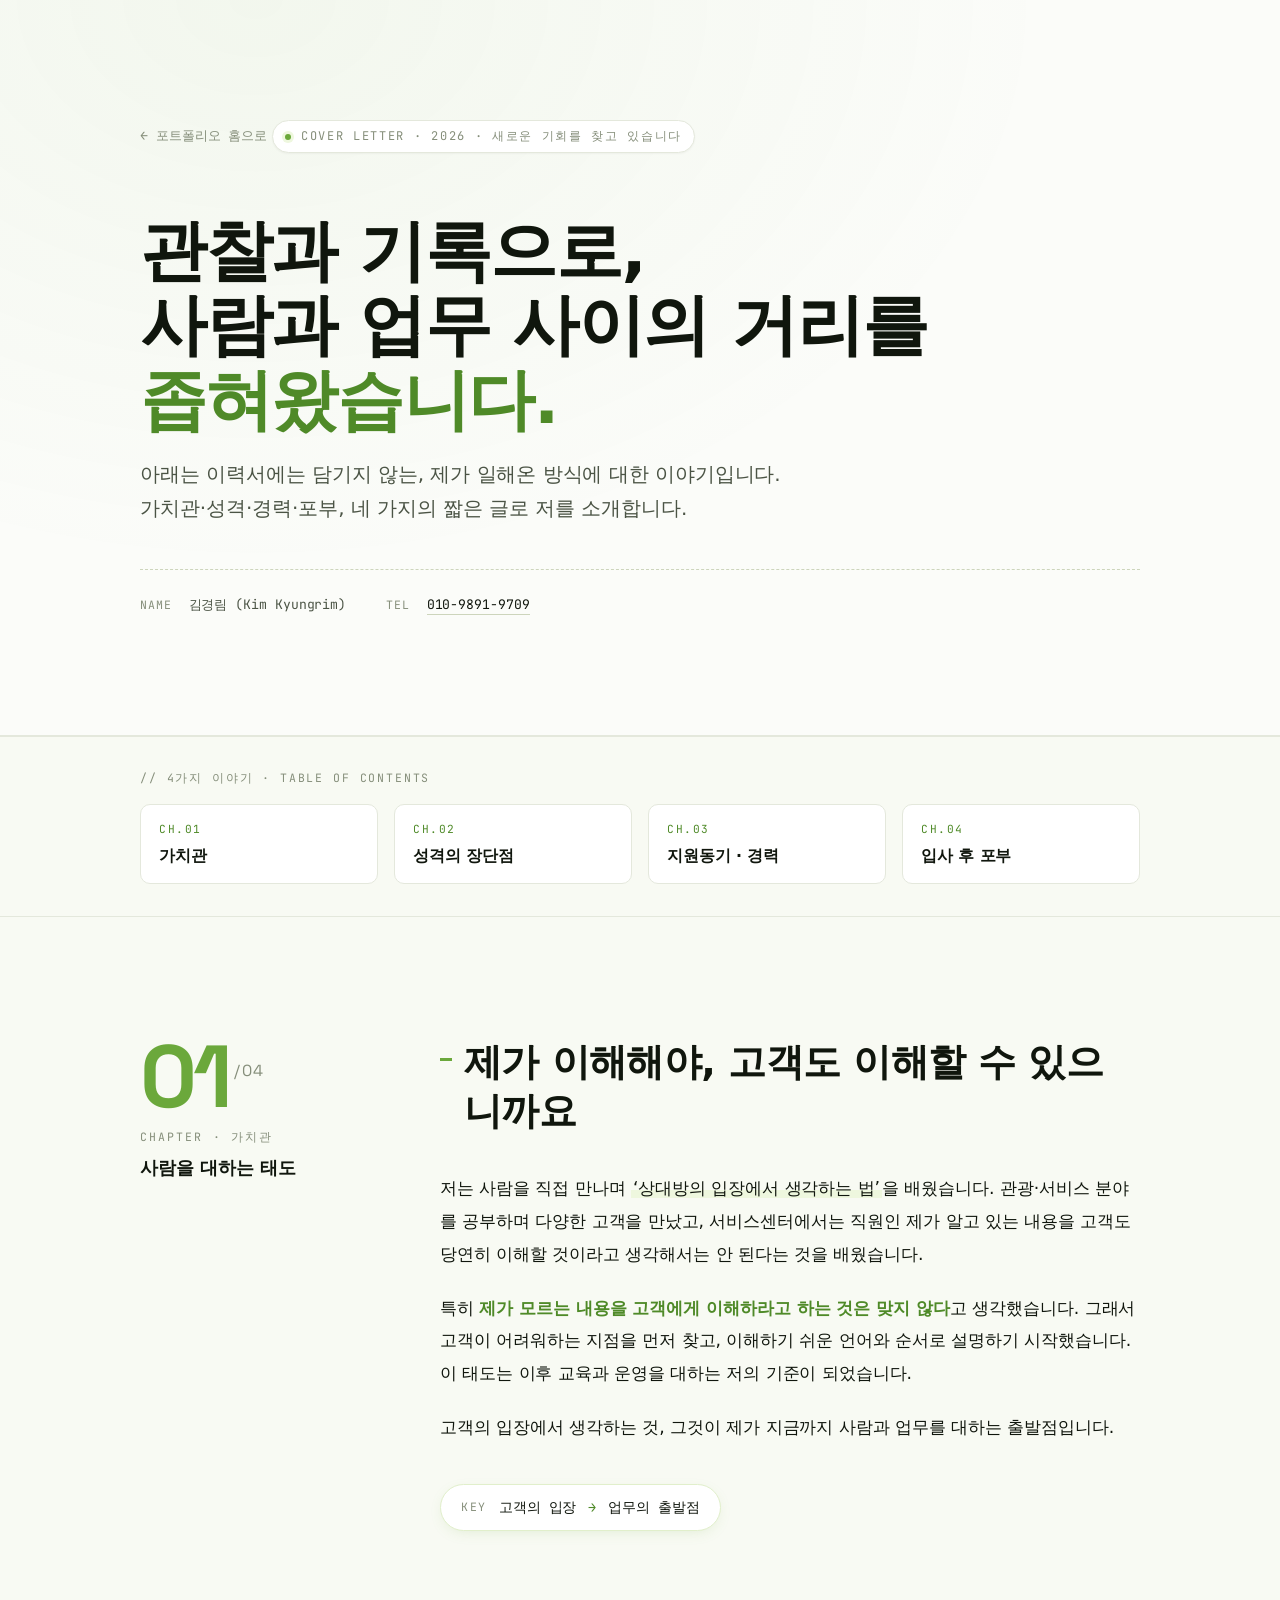
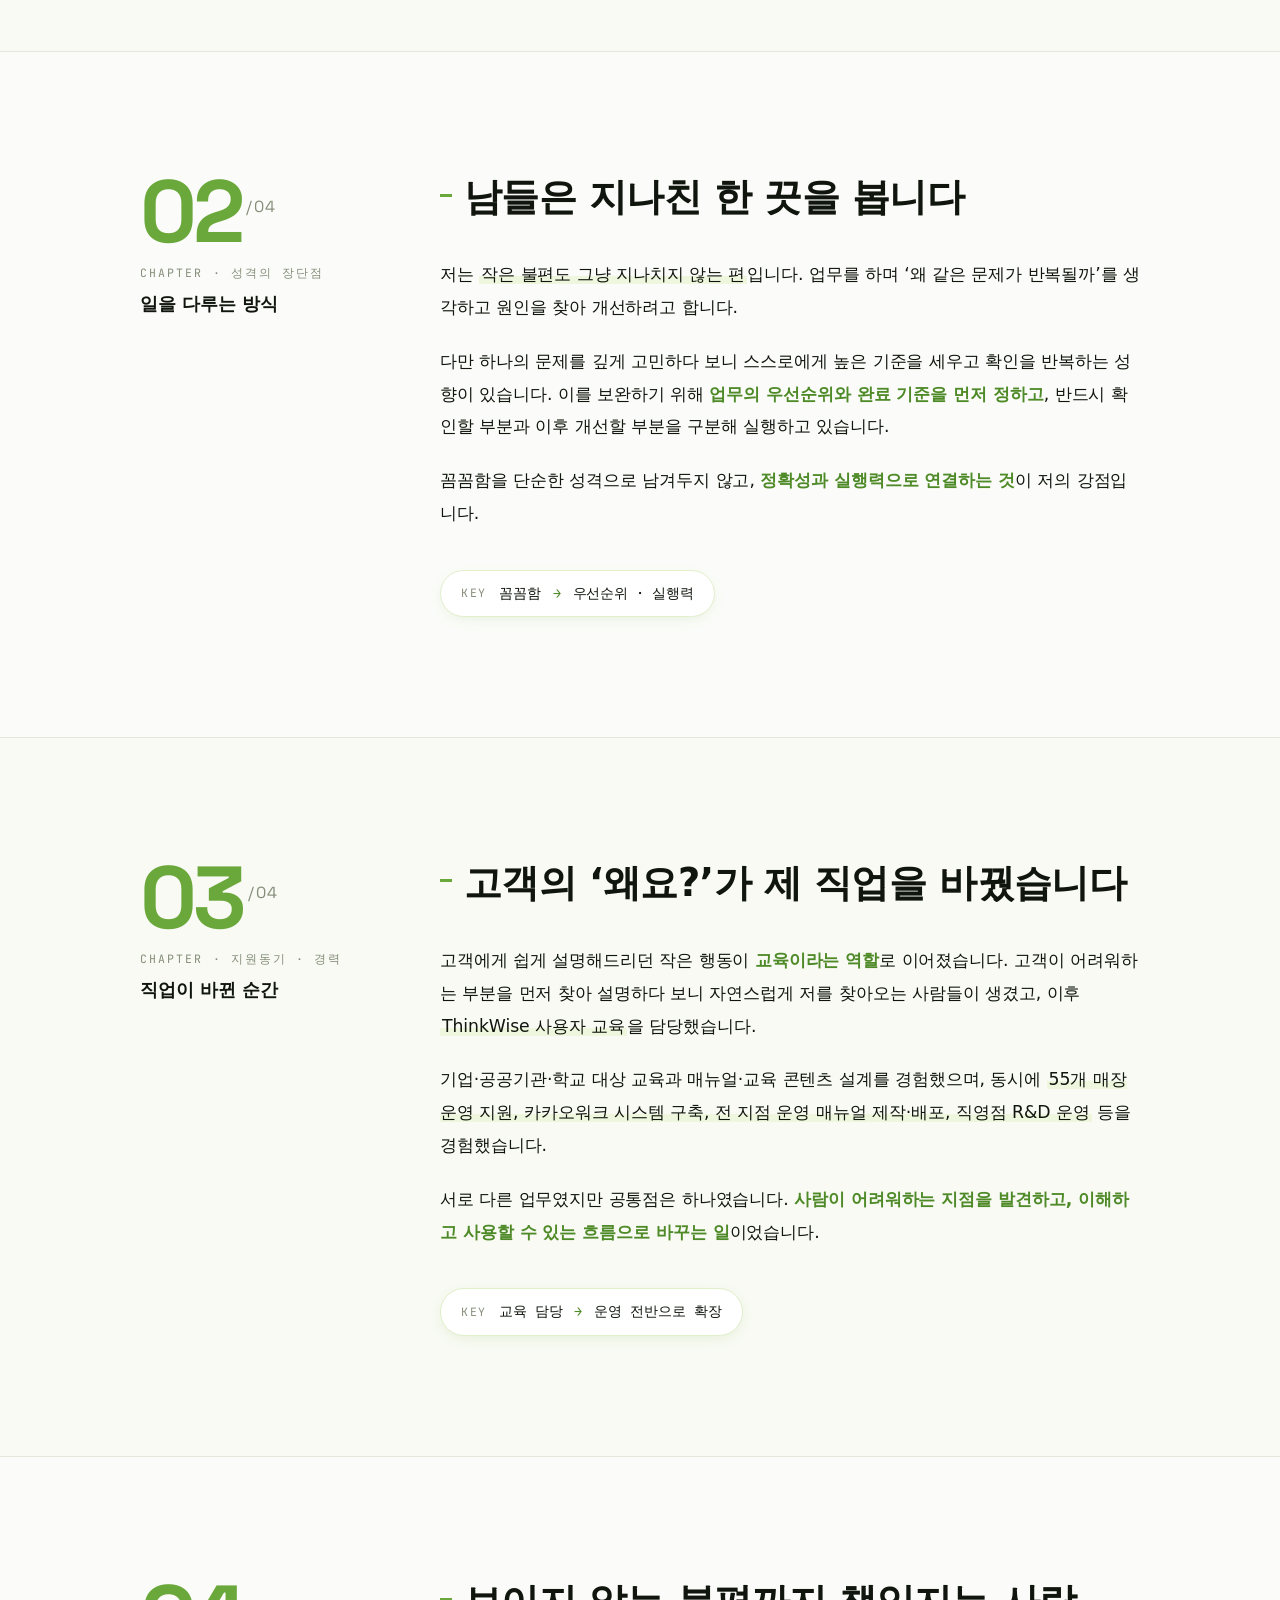
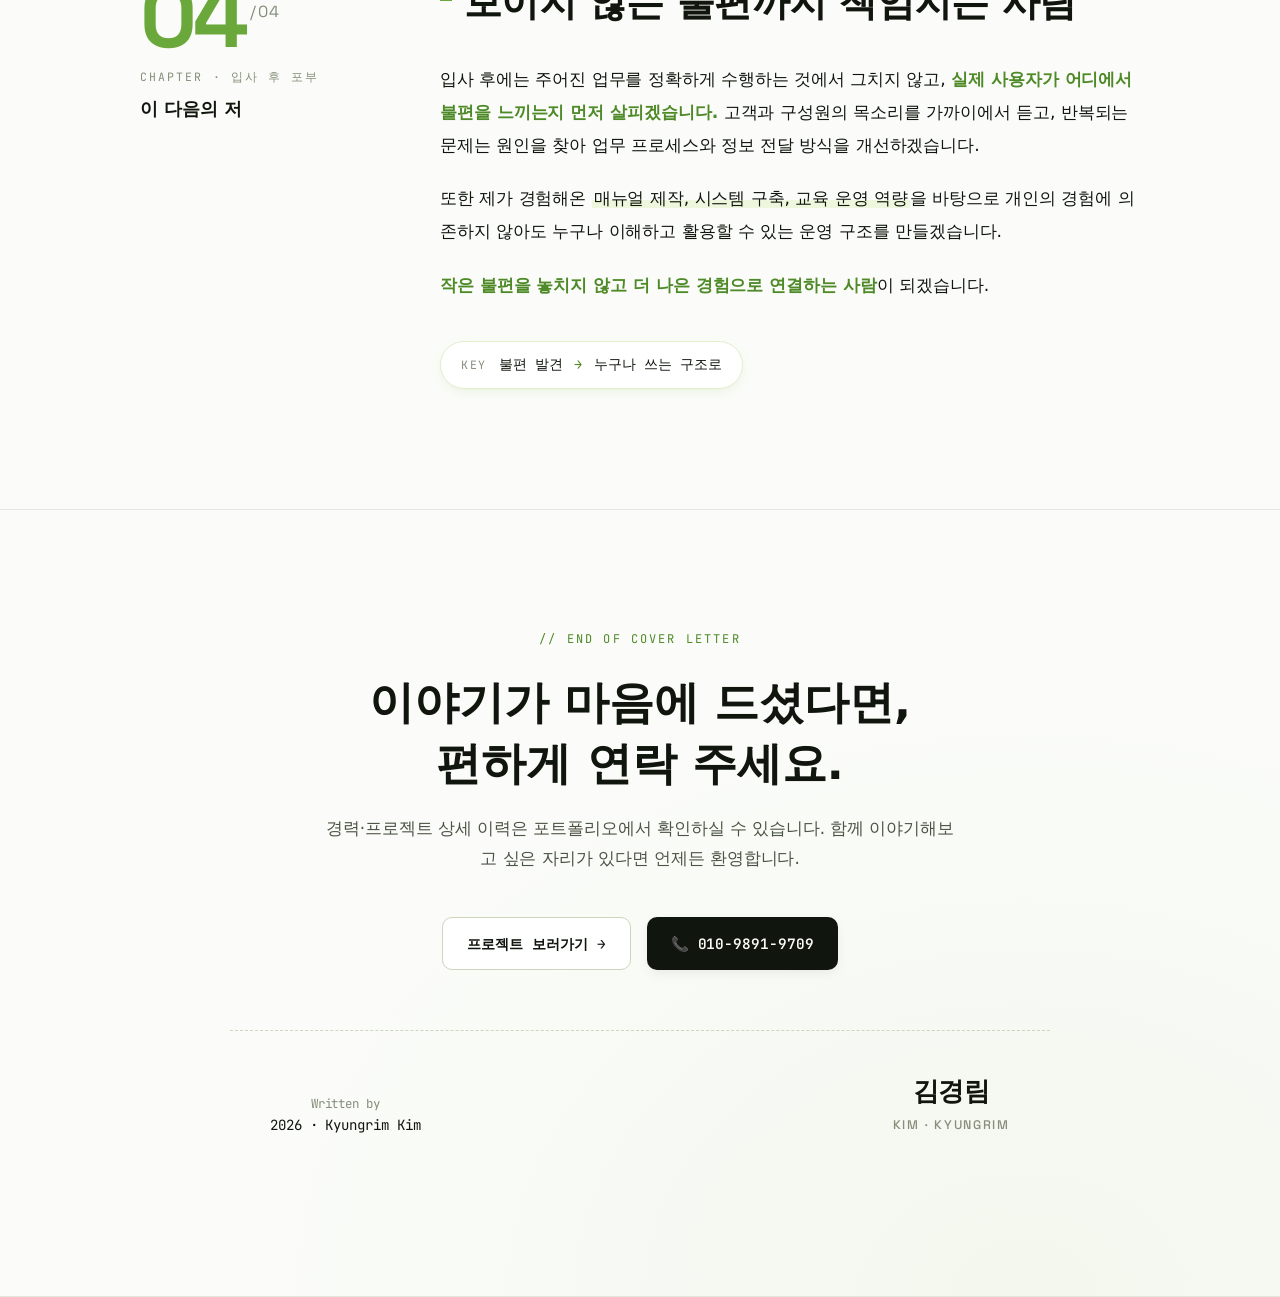
==== commit fdb87970: "Update resume.html" ====
--- a/resume.html
+++ b/resume.html
@@ -335,8 +335,6 @@
       <div class="cl-hero-meta">
         <div><span class="k">Name</span> 김경림 (Kim Kyungrim)</div>
         <div><span class="k">Tel</span> <a href="tel:01098919709">010-9891-9709</a></div>
-        <div><span class="k">Mail</span> <a href="/cdn-cgi/l/email-protection#90fbf9fdfbe2a9a7a0a9a0a9d0fef1e6f5e2bef3fffd"><span class="__cf_email__" data-cfemail="dbb0b2b6b0a9e2ecebe2ebe29bb5baadbea9f5b8b4b6">[email&#160;protected]</span></a></div>
-        <div><span class="k">Base</span> 경기 수원시 장안구</div>
       </div>
     </div>
   </section>
@@ -523,6 +521,6 @@
     </div>
   </section>
 
-<script data-cfasync="false" src="/cdn-cgi/scripts/5c5dd728/cloudflare-static/email-decode.min.js"></script><script type="module" src="https://static.cloudflareinsights.com/beacon.min.js/v4513226cdae34746b4dedf0b4dfa099e1781791509496" integrity="sha512-ZE9pZaUXND66v380QUtch/5sE9tPFh2zg45pR2PB0CVkCtOREv2AJKkSidISWkysEuQ0EH8faUU5du78bx87UQ==" data-cf-beacon='{"version":"2024.11.0","token":"4edd5f8ec12a48cfa682ab8261b80a79"}' crossorigin="anonymous"></script>
+<script type="module" src="https://static.cloudflareinsights.com/beacon.min.js/v4513226cdae34746b4dedf0b4dfa099e1781791509496" integrity="sha512-ZE9pZaUXND66v380QUtch/5sE9tPFh2zg45pR2PB0CVkCtOREv2AJKkSidISWkysEuQ0EH8faUU5du78bx87UQ==" data-cf-beacon='{"version":"2024.11.0","token":"4edd5f8ec12a48cfa682ab8261b80a79"}' crossorigin="anonymous"></script>
 </body>
 </html>
